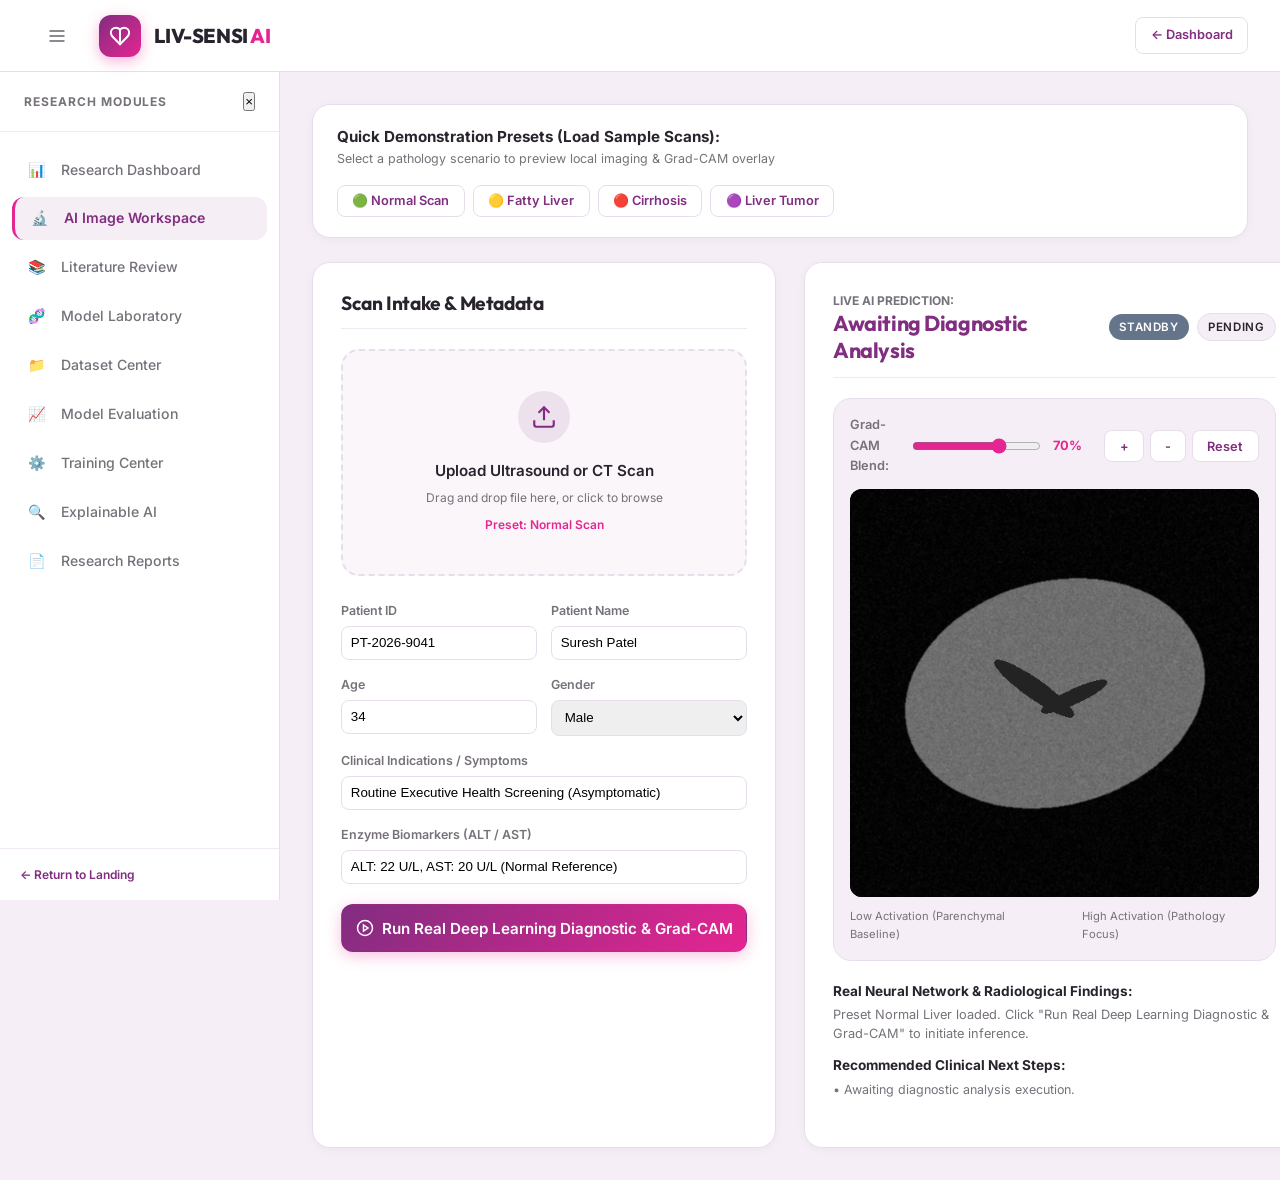
==== pages/analysis.html @ b78b5e24 "Require clicking Run Real to reveal prediction and remove Live PyTorch Connected badge" ====
<!DOCTYPE html>
<html lang="en">
<head>
  <meta charset="UTF-8">
    <meta name="viewport" content="width=device-width, initial-scale=1.0, maximum-scale=1.0, user-scalable=no, viewport-fit=cover">

  <!-- PWA & Mobile App Meta Tags -->
  <link rel="manifest" href="../manifest.json">
  <meta name="theme-color" content="#812D80">
  <meta name="apple-mobile-web-app-capable" content="yes">
  <meta name="apple-mobile-web-app-status-bar-style" content="black-translucent">
  <meta name="apple-mobile-web-app-title" content="Liv-Sensi">
  <link rel="apple-touch-icon" href="../assets/images/apple_touch_icon.png">
  <link rel="icon" type="image/png" href="../assets/images/livsensi_icon_192.png">
  <title>AI Imaging Workspace – Liv-Sensi</title>
  <link rel="preconnect" href="https://fonts.googleapis.com">
  <link rel="preconnect" href="https://fonts.gstatic.com" crossorigin>
  <link href="https://fonts.googleapis.com/css2?family=Inter:wght@300;400;500;600;700&family=Outfit:wght@500;600;700;800&family=JetBrains+Mono:wght@400;500&display=swap" rel="stylesheet">
  
  <link rel="stylesheet" href="../assets/css/design-system.css">
  <link rel="stylesheet" href="../assets/css/animations.css">
  <link rel="stylesheet" href="../assets/css/components.css">
</head>
<body>

  <!-- Top App Header -->
  <header class="hv-navbar">
    <div class="hv-navbar-container">
      <div style="display:flex; align-items:center; gap:1rem;">
        <button id="btn-toggle-sidebar" class="btn btn-ghost btn-sm">
          <svg width="20" height="20" viewBox="0 0 24 24" fill="none" stroke="currentColor" stroke-width="2"><line x1="3" y1="12" x2="21" y2="12"/><line x1="3" y1="6" x2="21" y2="6"/><line x1="3" y1="18" x2="21" y2="18"/></svg>
        </button>
        <a href="../index.html" class="hv-brand">
          <div class="hv-brand-mark">
            <svg width="22" height="22" viewBox="0 0 24 24" fill="none" stroke="currentColor" stroke-width="2.2"><path d="M19 14c1.49-1.46 3-3.21 3-5.5A5.5 5.5 0 0 0 16.5 3c-1.76 0-3 .5-4.5 2-1.5-1.5-2.74-2-4.5-2A5.5 5.5 0 0 0 2 8.5c0 2.3 1.5 4.05 3 5.5l7 7Z"/><path d="M12 5v14"/></svg>
          </div>
          <div class="hv-brand-name">LIV-SENSI <span>AI</span></div>
        </a>
      </div>

      <div style="display:flex; align-items:center; gap:0.5rem;">
        <a href="dashboard.html" class="btn btn-secondary btn-sm">&larr; Dashboard</a>
      </div>
    </div>
  </header>

  <!-- App Shell -->
  <div class="hv-app-shell">
    <!-- Mobile Drawer Backdrop -->
    <div class="sidebar-backdrop"></div>
    <!-- Sidebar Navigation -->
    <aside class="hv-sidebar">
      <div class="hv-sidebar-header">
        <span class="hv-sidebar-title">Research Modules</span>
        <button class="btn-close-sidebar-mobile" title="Close Menu">&times;</button>
      </div>
      <nav class="hv-sidebar-nav">
        <a href="dashboard.html" data-tooltip="Research Dashboard" class="hv-sidebar-item">
          <span class="hv-sidebar-icon">📊</span>
          <span>Research Dashboard</span>
        </a>
        <a href="analysis.html" data-tooltip="AI Image Workspace" class="hv-sidebar-item active">
          <span class="hv-sidebar-icon">🔬</span>
          <span>AI Image Workspace</span>
        </a>
        <a href="literature.html" data-tooltip="Literature Review" class="hv-sidebar-item">
          <span class="hv-sidebar-icon">📚</span>
          <span>Literature Review</span>
        </a>
        <a href="models.html" data-tooltip="Model Laboratory" class="hv-sidebar-item">
          <span class="hv-sidebar-icon">🧬</span>
          <span>Model Laboratory</span>
        </a>
        <a href="datasets.html" data-tooltip="Dataset Center" class="hv-sidebar-item">
          <span class="hv-sidebar-icon">📁</span>
          <span>Dataset Center</span>
        </a>
        <a href="evaluation.html" data-tooltip="Model Evaluation" class="hv-sidebar-item">
          <span class="hv-sidebar-icon">📈</span>
          <span>Model Evaluation</span>
        </a>
        <a href="training.html" data-tooltip="Training Center" class="hv-sidebar-item">
          <span class="hv-sidebar-icon">⚙️</span>
          <span>Training Center</span>
        </a>
        <a href="explainability.html" data-tooltip="Explainable AI" class="hv-sidebar-item">
          <span class="hv-sidebar-icon">🔍</span>
          <span>Explainable AI</span>
        </a>
        <a href="reports.html" data-tooltip="Research Reports" class="hv-sidebar-item">
          <span class="hv-sidebar-icon">📄</span>
          <span>Research Reports</span>
        </a>
      </nav>
      <div style="padding: 1rem 1.25rem; border-top: 1px solid var(--color-border-subtle); font-size: 0.75rem;">
        <a href="../index.html" style="color:var(--color-primary); font-weight:600;">&larr; Return to Landing</a>
      </div>
    </aside>

    <!-- Main Content -->
    <main class="hv-main-content">

      <!-- Quick Preset Demonstrator -->
      <div class="card" style="margin-bottom: 1.5rem; padding: 1.25rem 1.5rem;">
        <div style="display:flex; justify-content:space-between; align-items:center; flex-wrap:wrap; gap:1rem;">
          <div>
            <div style="font-weight:700; font-size:0.95rem;">Quick Demonstration Presets (Load Sample Scans):</div>
            <div style="font-size:0.78rem; color:var(--color-text-muted);">Select a pathology scenario to preview local imaging &amp; Grad-CAM overlay</div>
          </div>
          <div style="display:flex; gap:0.5rem; flex-wrap:wrap;">
            <button type="button" class="btn btn-secondary btn-sm preview-preset-btn active"
              data-preset-file="sample_normal_liver.png"
              data-scan="/sample_scans/sample_normal_liver.png"
              data-heat="/sample_scans/sample_normal_cam.png"
              data-title="Normal Liver (Control Baseline)"
              data-conf="98.4%"
              data-risk="LOW RISK">
              🟢 Normal Scan
            </button>
            <button type="button" class="btn btn-secondary btn-sm preview-preset-btn"
              data-preset-file="sample_fatty_liver.png"
              data-scan="/sample_scans/sample_fatty_liver.png"
              data-heat="/sample_scans/sample_fatty_cam.png"
              data-title="Fatty Liver (Hepatic Steatosis - NAFLD)"
              data-conf="96.2%"
              data-risk="MODERATE RISK">
              🟡 Fatty Liver
            </button>
            <button type="button" class="btn btn-secondary btn-sm preview-preset-btn"
              data-preset-file="sample_cirrhosis_liver.png"
              data-scan="/sample_scans/sample_cirrhosis_liver.png"
              data-heat="/sample_scans/sample_cirrhosis_cam.png"
              data-title="Liver Cirrhosis (Severe Fibrosis)"
              data-conf="97.8%"
              data-risk="HIGH RISK">
              🔴 Cirrhosis
            </button>
            <button type="button" class="btn btn-secondary btn-sm preview-preset-btn"
              data-preset-file="sample_liver_tumor.png"
              data-scan="/sample_scans/sample_liver_tumor.png"
              data-heat="/sample_scans/sample_tumor_cam.png"
              data-title="Focal Hepatic Lesion / Tumor"
              data-conf="99.1%"
              data-risk="CRITICAL RISK">
              🟣 Liver Tumor
            </button>
          </div>
        </div>
      </div>

      <!-- Two-Column Workspace: Intake & Radiology Console -->
      <div style="display:grid; grid-template-columns: 1fr 1.25fr; gap:1.75rem;">
        <!-- Left: Image Upload & Patient Intake -->
        <div class="card">
          <div class="card-header">
            <h3 class="card-title">Scan Intake &amp; Metadata</h3>
          </div>

          <!-- Dropzone -->
          <div class="dropzone-box" id="preview-dropzone" style="margin-bottom: 1.5rem;">
            <input type="file" id="preview-file-input" accept="image/*" class="hidden">
            <div class="dropzone-icon">
              <svg width="26" height="26" viewBox="0 0 24 24" fill="none" stroke="currentColor" stroke-width="2"><path d="M21 15v4a2 2 0 0 1-2 2H5a2 2 0 0 1-2-2v-4"/><polyline points="17 8 12 3 7 8"/><line x1="12" y1="3" x2="12" y2="15"/></svg>
            </div>
            <div style="font-weight:600; font-size:0.95rem; margin-bottom:0.25rem;">Upload Ultrasound or CT Scan</div>
            <p style="font-size:0.75rem;">Drag and drop file here, or click to browse</p>
            <div id="preview-file-name" style="font-size:0.75rem; color:var(--color-secondary); font-weight:600; margin-top:0.5rem;">Preset: Normal Scan</div>
          </div>

          <!-- Patient Information Inputs (Live Connected) -->
          <div style="display:grid; grid-template-columns: 1fr 1fr; gap: 0.85rem; font-size:0.85rem; margin-bottom: 1.25rem;">
            <div>
              <label style="font-weight:600; font-size:0.78rem; color:var(--color-text-muted);">Patient ID</label>
              <input type="text" id="patient-id-input" value="PT-2026-9041" style="width:100%; padding:0.55rem; border:1px solid var(--color-border); border-radius:var(--radius-sm); margin-top:0.25rem;">
            </div>
            <div>
              <label style="font-weight:600; font-size:0.78rem; color:var(--color-text-muted);">Patient Name</label>
              <input type="text" id="patient-name-input" value="Suresh Patel" style="width:100%; padding:0.55rem; border:1px solid var(--color-border); border-radius:var(--radius-sm); margin-top:0.25rem;">
            </div>
            <div>
              <label style="font-weight:600; font-size:0.78rem; color:var(--color-text-muted);">Age</label>
              <input type="number" id="patient-age-input" value="34" style="width:100%; padding:0.55rem; border:1px solid var(--color-border); border-radius:var(--radius-sm); margin-top:0.25rem;">
            </div>
            <div>
              <label style="font-weight:600; font-size:0.78rem; color:var(--color-text-muted);">Gender</label>
              <select id="patient-gender-input" style="width:100%; padding:0.55rem; border:1px solid var(--color-border); border-radius:var(--radius-sm); margin-top:0.25rem;">
                <option value="Male" selected>Male</option>
                <option value="Female">Female</option>
                <option value="Other">Other</option>
              </select>
            </div>
            <div style="grid-column: span 2;">
              <label style="font-weight:600; font-size:0.78rem; color:var(--color-text-muted);">Clinical Indications / Symptoms</label>
              <input type="text" id="patient-symptoms-input" value="Routine Executive Health Screening (Asymptomatic)" style="width:100%; padding:0.55rem; border:1px solid var(--color-border); border-radius:var(--radius-sm); margin-top:0.25rem;">
            </div>
            <div style="grid-column: span 2;">
              <label style="font-weight:600; font-size:0.78rem; color:var(--color-text-muted);">Enzyme Biomarkers (ALT / AST)</label>
              <input type="text" id="patient-enzymes-input" value="ALT: 22 U/L, AST: 20 U/L (Normal Reference)" style="width:100%; padding:0.55rem; border:1px solid var(--color-border); border-radius:var(--radius-sm); margin-top:0.25rem;">
            </div>
          </div>

          <!-- Run Analysis Button -->
          <button type="button" class="btn btn-primary" id="btn-run-analysis" style="width:100%; padding:0.85rem; font-size:0.95rem;">
            <svg width="18" height="18" viewBox="0 0 24 24" fill="none" stroke="currentColor" stroke-width="2"><circle cx="12" cy="12" r="10"/><polygon points="10 8 16 12 10 16 10 8"/></svg>
            <span id="analyze-btn-text">Run Real Deep Learning Diagnostic &amp; Grad-CAM</span>
            <div class="spinner hidden" id="analyze-spinner" style="width:16px; height:16px; border:2px solid #fff; border-top-color:transparent; border-radius:50%; animation:spin 0.8s linear infinite;"></div>
          </button>
        </div>

        <!-- Right: Dual-Layer Radiology Viewer & Real Explainability -->
        <div class="card" id="preview-outcome-box">
          <div class="card-header">
            <div>
              <div style="font-size:0.75rem; text-transform:uppercase; color:var(--color-text-muted); font-weight:700;">Live AI Prediction:</div>
              <h3 class="card-title" id="outcome-class-title" style="color:var(--color-primary); font-size:1.35rem;">Awaiting Diagnostic Analysis</h3>
            </div>
            <div style="display:flex; align-items:center; gap:0.5rem;">
              <span class="badge" id="outcome-risk-badge" style="background:#64748b; color:#fff;">STANDBY</span>
              <span class="badge badge-baseline" id="outcome-conf-val">Pending</span>
            </div>
          </div>

          <!-- Dual Layer Viewer -->
          <div class="viewer-container">
            <div class="viewer-toolbar">
              <div class="viewer-slider-group">
                <span>Grad-CAM Blend:</span>
                <input type="range" id="blend-slider" min="0" max="100" value="70">
                <span id="blend-val-label" style="min-width:35px; color:var(--color-secondary); font-weight:700;">70%</span>
              </div>
              <div style="display:flex; gap:0.35rem;">
                <button type="button" class="btn btn-secondary btn-sm" id="btn-zoom-in" title="Zoom In">+</button>
                <button type="button" class="btn btn-secondary btn-sm" id="btn-zoom-out" title="Zoom Out">-</button>
                <button type="button" class="btn btn-secondary btn-sm" id="btn-zoom-reset" title="Reset Zoom">Reset</button>
              </div>
            </div>

            <div class="viewer-canvas" id="viewer-box">
              <img id="preview-scan-img" class="viewer-scan-img" src="/sample_scans/sample_normal_liver.png" alt="Scan">
              <img id="preview-heat-img" class="viewer-heat-img" src="/sample_scans/sample_normal_cam.png" alt="Heatmap" style="opacity: 0;">
            </div>

            <div style="display:flex; justify-content:space-between; align-items:center; margin-top:0.65rem; font-size:0.7rem; color:var(--color-text-muted);">
              <span>Low Activation (Parenchymal Baseline)</span>
              <div style="flex:1; height:6px; margin:0 1rem; border-radius:4px; background:linear-gradient(90deg, #812D80, #E52591, #FFDE59);"></div>
              <span>High Activation (Pathology Focus)</span>
            </div>
          </div>

          <!-- Findings & Scientific Advice -->
          <div style="margin-top: 1.25rem; font-size:0.85rem; color:var(--color-text-muted);">
            <div style="font-weight:700; color:var(--color-text); margin-bottom:0.25rem;">Real Neural Network &amp; Radiological Findings:</div>
            <p id="outcome-findings-text" style="font-size:0.8rem; line-height:1.45; margin-bottom:0.75rem;">
              Scan loaded. Click &quot;Run Real Deep Learning Diagnostic &amp; Grad-CAM&quot; to execute neural network inference.
            </p>
            <div style="font-weight:700; color:var(--color-text); margin-bottom:0.25rem;">Recommended Clinical Next Steps:</div>
            <div id="outcome-recommendations-list" style="font-size:0.78rem; line-height:1.45; margin-bottom:1.25rem;">
              • Awaiting diagnostic analysis.
            </div>

            <a id="btn-download-pdf-report" href="#" target="_blank" class="btn btn-primary btn-sm hidden" style="width:100%; justify-content:center; gap:0.5rem;">
              <svg width="16" height="16" viewBox="0 0 24 24" fill="none" stroke="currentColor" stroke-width="2"><path d="M21 15v4a2 2 0 0 1-2 2H5a2 2 0 0 1-2-2v-4"/><polyline points="7 10 12 15 17 10"/><line x1="12" y1="15" x2="12" y2="3"/></svg>
              Download Real Official Clinical PDF Report
            </a>
          </div>
        </div>
      </div>
    </main>
  </div>

  <script src="../assets/js/navigation.js"></script>
  <script src="../assets/js/app.js"></script>
  <!-- Mobile Native App Bottom Navigation Bar -->
  <nav class="mobile-bottom-nav">
    <a href="../index.html" class="mobile-nav-tab">
      <span class="mobile-nav-icon">🏠</span>
      <span>Home</span>
    </a>
    <a href="dashboard.html" class="mobile-nav-tab">
      <span class="mobile-nav-icon">📊</span>
      <span>Dashboard</span>
    </a>
    <a href="analysis.html" class="mobile-nav-tab active">
      <span class="mobile-nav-icon">🔬</span>
      <span>Workspace</span>
    </a>
    <a href="literature.html" class="mobile-nav-tab">
      <span class="mobile-nav-icon">📚</span>
      <span>Literature</span>
    </a>
    <a href="reports.html" class="mobile-nav-tab">
      <span class="mobile-nav-icon">📋</span>
      <span>Reports</span>
    </a>
  </nav>

</body>
</html>
---- assets/css/design-system.css ----
/* ==========================================================================
   HEPATOVISION AI – DESIGN SYSTEM
   Palette: Deep Purple (#812D80), Magenta (#E52591), Soft Lavender (#F5EEF6),
            Charcoal (#29232D), Soft Grey (#77717A), White (#FFFFFF)
   Strictly Zero Blue. Apple-inspired Medical Research Aesthetic.
   ========================================================================== */

:root {
  /* Core Color Palette */
  --color-primary: #812D80;
  --color-primary-hover: #6a2469;
  --color-primary-light: #9d389c;
  --color-secondary: #E52591;
  --color-secondary-hover: #c41877;
  --color-secondary-light: #ff47aa;

  --color-bg: #FFFFFF;
  --color-surface: #F5EEF6;
  --color-surface-card: #FFFFFF;
  --color-surface-elevated: #FAF6FA;
  --color-surface-hover: #EFE6F0;

  --color-text: #29232D;
  --color-text-muted: #77717A;
  --color-text-dim: #99939D;
  --color-text-inverse: #FFFFFF;

  --color-border: #E8DEEB;
  --color-border-subtle: #F0E8F2;
  --color-border-focus: #812D80;

  /* Semantic Alert & Badge Colors */
  --badge-literature: #812D80;
  --badge-experimental: #E52591;
  --badge-baseline: #5A4E61;
  --badge-not-trained: #8B8590;
  --badge-verified: #2E7D32;
  --badge-pending: #B76E00;

  /* Gradients */
  --grad-primary: linear-gradient(135deg, #812D80 0%, #E52591 100%);
  --grad-primary-subtle: linear-gradient(135deg, rgba(129, 45, 128, 0.08) 0%, rgba(229, 37, 145, 0.08) 100%);
  --grad-surface: linear-gradient(180deg, #FFFFFF 0%, #F5EEF6 100%);
  --grad-card-glow: radial-gradient(circle at top left, rgba(229, 37, 145, 0.06), transparent 70%);

  /* Typography */
  --font-display: 'Outfit', -apple-system, BlinkMacSystemFont, 'Segoe UI', Roboto, sans-serif;
  --font-body: 'Inter', -apple-system, BlinkMacSystemFont, 'Segoe UI', Roboto, sans-serif;
  --font-mono: 'JetBrains Mono', 'SF Mono', Consolas, monospace;

  /* Shadows (Soft Charcoal with faint purple ambient) */
  --shadow-sm: 0 2px 8px rgba(41, 35, 45, 0.04);
  --shadow-md: 0 6px 20px rgba(41, 35, 45, 0.06);
  --shadow-lg: 0 14px 34px rgba(41, 35, 45, 0.08);
  --shadow-glow: 0 0 25px rgba(229, 37, 145, 0.25);
  --shadow-purple-glow: 0 0 25px rgba(129, 45, 128, 0.2);

  /* Radii */
  --radius-sm: 8px;
  --radius-md: 12px;
  --radius-lg: 18px;
  --radius-xl: 24px;
  --radius-full: 9999px;

  /* Layout */
  --sidebar-width: 280px;
  --sidebar-collapsed-width: 80px;
  --header-height: 72px;
  --max-content-width: 1440px;

  /* Transitions */
  --transition-fast: 150ms cubic-bezier(0.4, 0, 0.2, 1);
  --transition-normal: 250ms cubic-bezier(0.4, 0, 0.2, 1);
  --transition-smooth: 400ms cubic-bezier(0.16, 1, 0.3, 1);
}

/* Base Styles */
*, *::before, *::after {
  box-sizing: border-box;
  margin: 0;
  padding: 0;
}

html {
  font-size: 16px;
  scroll-behavior: smooth;
  -webkit-font-smoothing: antialiased;
  -moz-osx-font-smoothing: grayscale;
}

body {
  font-family: var(--font-body);
  background-color: var(--color-bg);
  color: var(--color-text);
  line-height: 1.6;
  min-height: 100vh;
  overflow-x: hidden;
}

/* Typography Utility */
h1, h2, h3, h4, h5, h6 {
  font-family: var(--font-display);
  color: var(--color-text);
  font-weight: 700;
  line-height: 1.25;
  letter-spacing: -0.02em;
}

h1 { font-size: 2.75rem; }
h2 { font-size: 2rem; }
h3 { font-size: 1.5rem; }
h4 { font-size: 1.25rem; }
h5 { font-size: 1.05rem; }
h6 { font-size: 0.9rem; }

p {
  color: var(--color-text-muted);
  font-size: 0.95rem;
}

a {
  color: var(--color-primary);
  text-decoration: none;
  transition: color var(--transition-fast);
}

a:hover {
  color: var(--color-secondary);
}

code, pre {
  font-family: var(--font-mono);
  font-size: 0.85em;
}

/* Selection */
::selection {
  background-color: rgba(229, 37, 145, 0.2);
  color: var(--color-primary);
}

/* Modern Thin Aesthetic Scrollbars */
::-webkit-scrollbar {
  width: 6px;
  height: 6px;
}

::-webkit-scrollbar-track {
  background: transparent;
}

::-webkit-scrollbar-thumb {
  background: rgba(129, 45, 128, 0.25);
  border-radius: 9999px;
}

::-webkit-scrollbar-thumb:hover {
  background: rgba(229, 37, 145, 0.5);
}

* {
  scrollbar-width: thin;
  scrollbar-color: rgba(129, 45, 128, 0.25) transparent;
}
---- assets/css/animations.css ----
/* ==========================================================================
   HEPATOVISION AI – ANIMATIONS & ACCESSIBILITY
   ========================================================================== */

/* Keyframes */
@keyframes fadeIn {
  from { opacity: 0; transform: translateY(12px); }
  to { opacity: 1; transform: translateY(0); }
}

@keyframes fadeInScale {
  from { opacity: 0; transform: scale(0.96); }
  to { opacity: 1; transform: scale(1); }
}

@keyframes pulseSoft {
  0%, 100% { opacity: 1; transform: scale(1); }
  50% { opacity: 0.85; transform: scale(0.98); }
}

@keyframes pulseGlow {
  0%, 100% {
    box-shadow: 0 0 15px rgba(229, 37, 145, 0.3), 0 0 30px rgba(129, 45, 128, 0.15);
  }
  50% {
    box-shadow: 0 0 25px rgba(229, 37, 145, 0.5), 0 0 45px rgba(129, 45, 128, 0.25);
  }
}

@keyframes floatSlow {
  0%, 100% { transform: translateY(0); }
  50% { transform: translateY(-8px); }
}

@keyframes shimmer {
  0% { background-position: -200% 0; }
  100% { background-position: 200% 0; }
}

@keyframes spinSlow {
  from { transform: rotate(0deg); }
  to { transform: rotate(360deg); }
}

/* Animation Helper Classes */
.animate-fade-in {
  animation: fadeIn 0.4s var(--transition-smooth) forwards;
}

.animate-pulse-glow {
  animation: pulseGlow 3s infinite ease-in-out;
}

.animate-float {
  animation: floatSlow 4s infinite ease-in-out;
}

/* Interactive Hover Lifts */
.card-hover-lift {
  transition: transform var(--transition-normal), box-shadow var(--transition-normal), border-color var(--transition-normal);
}

.card-hover-lift:hover {
  transform: translateY(-4px);
  box-shadow: var(--shadow-lg), 0 0 0 1px rgba(229, 37, 145, 0.15);
  border-color: rgba(129, 45, 128, 0.3);
}

/* Loading Skeleton */
.skeleton {
  background: linear-gradient(90deg, #F5EEF6 25%, #EFE6F0 50%, #F5EEF6 75%);
  background-size: 200% 100%;
  animation: shimmer 1.6s infinite ease-in-out;
  border-radius: var(--radius-sm);
}

.skeleton-text {
  height: 14px;
  margin-bottom: 8px;
}

.skeleton-title {
  height: 24px;
  width: 60%;
  margin-bottom: 14px;
}

.skeleton-box {
  width: 100%;
  height: 200px;
}

/* Stagger Entrance */
.stagger-1 { animation-delay: 60ms; }
.stagger-2 { animation-delay: 120ms; }
.stagger-3 { animation-delay: 180ms; }
.stagger-4 { animation-delay: 240ms; }

/* Reduced Motion Accessibility */
@media (prefers-reduced-motion: reduce) {
  *, *::before, *::after {
    animation-duration: 0.001ms !important;
    animation-iteration-count: 1 !important;
    transition-duration: 0.001ms !important;
  }
  .card-hover-lift:hover {
    transform: none !important;
  }
}
---- assets/css/components.css ----
/* ==========================================================================
   HEPATOVISION AI – COMPONENT STYLES
   ========================================================================== */

/* 1. Global Navigation Bar */
.hv-navbar {
  position: sticky;
  top: 0;
  z-index: 1000;
  height: var(--header-height);
  background: rgba(255, 255, 255, 0.92);
  backdrop-filter: blur(16px);
  border-bottom: 1px solid var(--color-border);
  transition: all var(--transition-normal);
}

.hv-navbar-container {
  max-width: var(--max-content-width);
  margin: 0 auto;
  height: 100%;
  padding: 0 2rem;
  display: flex;
  align-items: center;
  justify-content: space-between;
}

.hv-brand {
  display: flex;
  align-items: center;
  gap: 0.85rem;
  text-decoration: none;
  white-space: nowrap;
  flex-shrink: 0;
}

.hv-brand-mark {
  width: 42px;
  height: 42px;
  border-radius: var(--radius-md);
  background: var(--grad-primary);
  display: flex;
  align-items: center;
  justify-content: center;
  color: #fff;
  box-shadow: 0 4px 14px rgba(229, 37, 145, 0.35);
  flex-shrink: 0;
}

.hv-brand-name {
  font-family: var(--font-display);
  font-size: 1.25rem;
  font-weight: 800;
  color: var(--color-text);
  letter-spacing: -0.02em;
  white-space: nowrap;
  word-break: keep-all;
  overflow-wrap: normal;
  line-height: 1;
}

.hv-brand-name span {
  color: var(--color-secondary);
  white-space: nowrap;
}

.hv-brand-tagline {
  font-size: 0.7rem;
  color: var(--color-text-muted);
  text-transform: uppercase;
  letter-spacing: 0.08em;
  font-weight: 600;
  white-space: nowrap;
}

.hv-nav-menu {
  display: flex;
  align-items: center;
  gap: 1.75rem;
  list-style: none;
}

.hv-nav-link {
  font-size: 0.9rem;
  font-weight: 500;
  color: var(--color-text-muted);
  transition: color var(--transition-fast);
  padding: 0.5rem 0.25rem;
  position: relative;
}

.hv-nav-link:hover,
.hv-nav-link.active {
  color: var(--color-primary);
}

.hv-nav-link.active::after {
  content: '';
  position: absolute;
  bottom: 0;
  left: 0;
  width: 100%;
  height: 2px;
  background: var(--grad-primary);
  border-radius: var(--radius-full);
}

.hv-nav-actions {
  display: flex;
  align-items: center;
  gap: 1rem;
}

/* 2. Buttons */
.btn {
  display: inline-flex;
  align-items: center;
  justify-content: center;
  gap: 0.5rem;
  font-family: var(--font-body);
  font-size: 0.88rem;
  font-weight: 600;
  padding: 0.65rem 1.35rem;
  border-radius: var(--radius-md);
  cursor: pointer;
  border: 1px solid transparent;
  transition: all var(--transition-normal);
  text-decoration: none;
  white-space: nowrap;
}

.btn-primary {
  background: var(--grad-primary);
  color: #FFFFFF;
  box-shadow: 0 4px 15px rgba(229, 37, 145, 0.28);
}

.btn-primary:hover {
  box-shadow: 0 6px 22px rgba(229, 37, 145, 0.42);
  transform: translateY(-1px);
  color: #FFFFFF;
}

.btn-secondary {
  background: #FFFFFF;
  color: var(--color-primary);
  border-color: var(--color-border);
}

.btn-secondary:hover {
  background: var(--color-surface);
  border-color: var(--color-primary);
  color: var(--color-primary);
}

.btn-magenta {
  background: var(--color-secondary);
  color: #FFFFFF;
}

.btn-magenta:hover {
  background: var(--color-secondary-hover);
  color: #FFFFFF;
}

.btn-ghost {
  background: transparent;
  color: var(--color-text-muted);
}

.btn-ghost:hover {
  background: var(--color-surface);
  color: var(--color-primary);
}

.btn-sm {
  font-size: 0.8rem;
  padding: 0.45rem 0.9rem;
  border-radius: var(--radius-sm);
}

.btn-lg {
  font-size: 1rem;
  padding: 0.85rem 1.85rem;
  border-radius: var(--radius-lg);
}

/* 3. Research Badges & Chips */
.badge {
  display: inline-flex;
  align-items: center;
  gap: 0.35rem;
  font-size: 0.72rem;
  font-weight: 600;
  padding: 0.25rem 0.65rem;
  border-radius: var(--radius-full);
  text-transform: uppercase;
  letter-spacing: 0.05em;
  white-space: nowrap;
  flex-shrink: 0;
}

.badge-literature {
  background: rgba(129, 45, 128, 0.1);
  color: var(--color-primary);
  border: 1px solid rgba(129, 45, 128, 0.25);
}

.badge-experimental {
  background: rgba(229, 37, 145, 0.1);
  color: var(--color-secondary);
  border: 1px solid rgba(229, 37, 145, 0.3);
}

.badge-baseline {
  background: #F5EEF6;
  color: var(--color-text);
  border: 1px solid var(--color-border);
}

.badge-not-trained,
.badge-not-implemented {
  background: #EFE9F0;
  color: var(--color-text-muted);
  border: 1px dashed var(--color-border);
}

.badge-verified {
  background: rgba(46, 125, 50, 0.1);
  color: #2E7D32;
  border: 1px solid rgba(46, 125, 50, 0.25);
}

.badge-preview {
  display: none !important;
}

/* 4. Layout Shell (Sidebar + Main Area) */
.hv-app-shell {
  display: flex;
  min-height: calc(100vh - var(--header-height));
  background: var(--color-surface);
}

.hv-sidebar {
  width: var(--sidebar-width);
  background: #FFFFFF;
  border-right: 1px solid var(--color-border);
  display: flex;
  flex-direction: column;
  transition: width var(--transition-normal);
  position: sticky;
  top: var(--header-height);
  height: calc(100vh - var(--header-height));
  overflow-y: auto;
  overflow-x: hidden;
  z-index: 90;
  flex-shrink: 0;
}

.hv-sidebar::-webkit-scrollbar {
  width: 4px;
}

.hv-sidebar::-webkit-scrollbar-thumb {
  background: rgba(129, 45, 128, 0.15);
  border-radius: 4px;
}

.hv-sidebar::-webkit-scrollbar-thumb:hover {
  background: rgba(129, 45, 128, 0.35);
}

.hv-sidebar.collapsed {
  width: var(--sidebar-collapsed-width);
}

.hv-sidebar.collapsed .hv-sidebar-header {
  padding: 1.25rem 0.5rem;
  justify-content: center;
}

.hv-sidebar.collapsed .hv-sidebar-title {
  display: none !important;
}

.hv-sidebar.collapsed .hv-sidebar-nav {
  padding: 1rem 0.5rem;
  align-items: center;
  gap: 0.5rem;
}

.hv-sidebar.collapsed .hv-sidebar-item {
  padding: 0;
  width: 46px;
  height: 46px;
  justify-content: center;
  align-items: center;
  border-left: none;
  border-radius: var(--radius-md);
  position: relative;
  gap: 0;
}

.hv-sidebar.collapsed .hv-sidebar-item.active {
  border-left: none;
  background: rgba(129, 45, 128, 0.12);
  box-shadow: inset 0 0 0 2px var(--color-secondary);
}

.hv-sidebar.collapsed .hv-sidebar-item span:not(.hv-sidebar-icon) {
  display: none !important;
}

.hv-sidebar.collapsed .hv-sidebar-footer {
  padding: 1rem 0.5rem !important;
  display: flex;
  justify-content: center;
}

.hv-sidebar.collapsed .hv-sidebar-footer-text {
  display: none !important;
}

.hv-sidebar.collapsed .hv-sidebar-footer a {
  justify-content: center;
}

.hv-sidebar.collapsed .hv-sidebar-item:hover::after {
  content: attr(data-tooltip);
  position: absolute;
  left: calc(100% + 10px);
  top: 50%;
  transform: translateY(-50%);
  background: #29232D;
  color: #FFFFFF;
  padding: 0.35rem 0.75rem;
  border-radius: var(--radius-sm);
  font-size: 0.75rem;
  font-weight: 600;
  white-space: nowrap;
  box-shadow: 0 4px 14px rgba(0, 0, 0, 0.25);
  pointer-events: none;
  z-index: 1000;
  animation: fadeIn 0.15s ease forwards;
}

.hv-sidebar-header {
  padding: 1.25rem 1.5rem;
  display: flex;
  align-items: center;
  justify-content: space-between;
  border-bottom: 1px solid var(--color-border-subtle);
}

.hv-sidebar-title {
  font-size: 0.75rem;
  font-weight: 700;
  text-transform: uppercase;
  letter-spacing: 0.08em;
  color: var(--color-text-muted);
}

.hv-sidebar-nav {
  padding: 1rem 0.75rem;
  display: flex;
  flex-direction: column;
  gap: 0.35rem;
  flex: 1;
}

.hv-sidebar-item {
  display: flex;
  align-items: center;
  gap: 0.85rem;
  padding: 0.65rem 0.95rem;
  border-radius: var(--radius-md);
  color: var(--color-text-muted);
  font-size: 0.88rem;
  font-weight: 500;
  text-decoration: none;
  transition: all var(--transition-fast);
}

.hv-sidebar-item:hover {
  background: var(--color-surface);
  color: var(--color-primary);
}

.hv-sidebar-item.active {
  background: rgba(129, 45, 128, 0.08);
  color: var(--color-primary);
  font-weight: 600;
  border-left: 3px solid var(--color-secondary);
}

.hv-sidebar-icon {
  width: 20px;
  height: 20px;
  display: flex;
  align-items: center;
  justify-content: center;
  flex-shrink: 0;
}

.hv-main-content {
  flex: 1;
  padding: 2rem;
  max-width: calc(var(--max-content-width) - var(--sidebar-width));
  overflow-y: auto;
}

/* 5. Cards & Metric Tiles */
.card {
  background: var(--color-surface-card);
  border: 1px solid var(--color-border);
  border-radius: var(--radius-lg);
  padding: 1.75rem;
  box-shadow: var(--shadow-sm);
  position: relative;
}

.card-header {
  display: flex;
  align-items: center;
  justify-content: space-between;
  margin-bottom: 1.25rem;
  padding-bottom: 0.85rem;
  border-bottom: 1px solid var(--color-border-subtle);
}

.card-title-group {
  display: flex;
  align-items: center;
  gap: 0.75rem;
}

.card-title {
  font-size: 1.2rem;
  font-weight: 700;
  color: var(--color-text);
}

.card-subtitle {
  font-size: 0.8rem;
  color: var(--color-text-muted);
}

.metric-tile {
  background: #FFFFFF;
  border: 1px solid var(--color-border);
  border-radius: var(--radius-lg);
  padding: 1.5rem;
  display: flex;
  flex-direction: column;
  gap: 0.5rem;
  box-shadow: var(--shadow-sm);
}

.metric-tile-header {
  display: flex;
  align-items: center;
  justify-content: space-between;
}

.metric-tile-label {
  font-size: 0.8rem;
  font-weight: 600;
  color: var(--color-text-muted);
  text-transform: uppercase;
  letter-spacing: 0.05em;
}

.metric-tile-value {
  font-family: var(--font-display);
  font-size: 2.2rem;
  font-weight: 800;
  color: var(--color-primary);
  line-height: 1;
}

.metric-tile-sub {
  font-size: 0.75rem;
  color: var(--color-text-muted);
}

/* 6. Dual-Layer Image Viewer with Heatmap Slider */
.viewer-container {
  background: var(--color-surface);
  border: 1px solid var(--color-border);
  border-radius: var(--radius-lg);
  overflow: hidden;
  padding: 1rem;
}

.viewer-toolbar {
  display: flex;
  align-items: center;
  justify-content: space-between;
  margin-bottom: 0.75rem;
  gap: 1rem;
}

.viewer-slider-group {
  display: flex;
  align-items: center;
  gap: 0.75rem;
  font-size: 0.8rem;
  color: var(--color-text-muted);
  font-weight: 600;
}

.viewer-slider-group input[type="range"] {
  accent-color: var(--color-secondary);
  cursor: pointer;
  width: 140px;
}

.viewer-canvas {
  position: relative;
  width: 100%;
  aspect-ratio: 1 / 1;
  max-height: 480px;
  background: #000;
  border-radius: var(--radius-md);
  overflow: hidden;
  display: flex;
  align-items: center;
  justify-content: center;
}

.viewer-scan-img {
  width: 100%;
  height: 100%;
  object-fit: contain;
  display: block;
}

.viewer-heat-img {
  position: absolute;
  top: 0;
  left: 0;
  width: 100%;
  height: 100%;
  object-fit: contain;
  opacity: 0.7;
  pointer-events: none;
  transition: opacity 80ms ease;
}

/* 7. Dropzone */
.dropzone-box {
  border: 2px dashed var(--color-border);
  border-radius: var(--radius-lg);
  background: var(--color-surface-elevated);
  padding: 2.5rem 1.5rem;
  text-align: center;
  cursor: pointer;
  transition: all var(--transition-normal);
}

.dropzone-box:hover,
.dropzone-box.dragover {
  border-color: var(--color-secondary);
  background: rgba(229, 37, 145, 0.04);
}

.dropzone-icon {
  width: 52px;
  height: 52px;
  border-radius: var(--radius-full);
  background: rgba(129, 45, 128, 0.1);
  color: var(--color-primary);
  display: flex;
  align-items: center;
  justify-content: center;
  margin: 0 auto 1rem;
}

/* 8. Scientific Data Table */
.data-table-wrapper {
  overflow-x: auto;
  border: 1px solid var(--color-border);
  border-radius: var(--radius-lg);
}

.data-table {
  width: 100%;
  border-collapse: collapse;
  font-size: 0.88rem;
  text-align: left;
}

.data-table th {
  background: var(--color-surface);
  color: var(--color-text-muted);
  font-weight: 600;
  padding: 0.85rem 1.25rem;
  border-bottom: 1px solid var(--color-border);
  text-transform: uppercase;
  font-size: 0.75rem;
  letter-spacing: 0.05em;
}

.data-table td {
  padding: 0.95rem 1.25rem;
  border-bottom: 1px solid var(--color-border-subtle);
  color: var(--color-text);
}

.data-table tr:last-child td {
  border-bottom: none;
}

.data-table tr:hover {
  background: var(--color-surface-elevated);
}

/* 9. Notice Banner (Preview Mode Label) */
.preview-alert-banner {
  display: none !important;
}

.preview-alert-banner strong {
  color: var(--color-primary);
}

/* 10. Modals */
.modal-overlay {
  position: fixed;
  inset: 0;
  background: rgba(41, 35, 45, 0.6);
  backdrop-filter: blur(8px);
  display: flex;
  align-items: center;
  justify-content: center;
  z-index: 2000;
  padding: 1rem;
}

.modal-dialog {
  background: #FFFFFF;
  border-radius: var(--radius-xl);
  border: 1px solid var(--color-border);
  box-shadow: var(--shadow-lg);
  width: 100%;
  max-width: 620px;
  overflow: hidden;
  animation: fadeInScale 0.25s var(--transition-smooth);
}

.modal-header {
  padding: 1.25rem 1.75rem;
  border-bottom: 1px solid var(--color-border-subtle);
  display: flex;
  align-items: center;
  justify-content: space-between;
}

.modal-body {
  padding: 1.75rem;
  max-height: 70vh;
  overflow-y: auto;
}

.modal-footer {
  padding: 1.25rem 1.75rem;
  border-top: 1px solid var(--color-border-subtle);
  display: flex;
  align-items: center;
  justify-content: flex-end;
  gap: 0.75rem;
  background: var(--color-surface-elevated);
}

/* Responsive Utilities */
.hidden { display: none !important; }

/* Responsive Display Utilities */
.desktop-only {
  display: block;
}
.mobile-only {
  display: none !important;
}
.mobile-only-inline {
  display: none !important;
}
.page-title {
  font-size: 1.85rem;
  font-weight: 800;
  color: var(--color-text);
  line-height: 1.25;
  margin-bottom: 0.4rem;
}

.studies-grid {
  display: grid;
  grid-template-columns: repeat(2, 1fr);
  gap: 1.75rem;
  margin-bottom: 2.5rem;
}

.study-card-header {
  display: flex;
  justify-content: space-between;
  align-items: flex-start;
  margin-bottom: 1rem;
}

.study-result-strip {
  border-top: 1px solid var(--color-border-subtle);
  padding-top: 0.85rem;
  display: flex;
  justify-content: space-between;
  align-items: center;
}

.study-result-val {
  font-family: var(--font-display);
  font-size: 1.35rem;
  font-weight: 800;
  color: var(--color-primary);
}

@media (max-width: 1024px) {
  /* Mobile / Tablet Drawer Sidebar (Never squishes content) */
  .hv-sidebar {
    position: fixed !important;
    left: -100% !important;
    top: 0 !important;
    bottom: 0 !important;
    width: 82% !important;
    max-width: 320px !important;
    height: 100vh !important;
    z-index: 10000 !important;
    box-shadow: 4px 0 35px rgba(0, 0, 0, 0.3) !important;
    transition: left 0.3s cubic-bezier(0.4, 0, 0.2, 1) !important;
    background: #FFFFFF !important;
    overflow-y: auto !important;
    overflow-x: hidden !important;
    scrollbar-width: thin;
    scrollbar-color: rgba(129, 45, 128, 0.25) transparent;
  }

  .hv-sidebar::-webkit-scrollbar {
    width: 4px;
    height: 0;
  }

  .hv-sidebar.open {
    left: 0 !important;
  }

  .hv-sidebar-header {
    display: flex !important;
    align-items: center !important;
    justify-content: space-between !important;
    padding: 1.15rem 1.25rem !important;
    background: var(--color-surface) !important;
    border-bottom: 1px solid var(--color-border) !important;
  }

  .btn-close-sidebar-mobile {
    display: flex !important;
    align-items: center !important;
    justify-content: center !important;
    width: 34px !important;
    height: 34px !important;
    border-radius: var(--radius-full) !important;
    background: rgba(129, 45, 128, 0.08) !important;
    color: var(--color-primary) !important;
    border: 1px solid rgba(129, 45, 128, 0.2) !important;
    font-size: 1.25rem !important;
    line-height: 1 !important;
    cursor: pointer !important;
  }

  /* Override desktop collapsed state on screens <= 1024px */
  .hv-sidebar.collapsed {
    width: 82% !important;
    max-width: 320px !important;
  }

  .hv-sidebar.collapsed .hv-sidebar-title,
  .hv-sidebar.collapsed .hv-sidebar-item span:not(.hv-sidebar-icon),
  .hv-sidebar.collapsed div[style*="border-top"] {
    display: block !important;
  }

  .hv-sidebar.collapsed .hv-sidebar-item {
    justify-content: flex-start !important;
    padding: 0.75rem 1rem !important;
  }

  .hv-sidebar.collapsed .hv-sidebar-item::after {
    display: none !important;
  }

  .sidebar-backdrop {
    display: none;
    position: fixed;
    inset: 0;
    background: rgba(0, 0, 0, 0.55);
    z-index: 9998;
    backdrop-filter: blur(4px);
    -webkit-backdrop-filter: blur(4px);
  }

  .sidebar-backdrop.active {
    display: block !important;
  }

  .hv-main-content {
    width: 100% !important;
    flex: 1 1 100% !important;
    max-width: 100% !important;
    min-width: 0 !important;
    padding: 1.25rem;
    overflow-x: hidden !important;
  }
}

/* Mobile Native App Bottom Navigation Bar */
.mobile-bottom-nav {
  display: none;
}

.sidebar-backdrop {
  display: none;
}

@media (max-width: 768px) {
  body {
    padding-bottom: calc(75px + env(safe-area-inset-bottom, 0px)) !important;
  }

  .mobile-bottom-nav {
    display: flex;
    position: fixed;
    bottom: 0;
    left: 0;
    right: 0;
    height: 62px;
    padding-bottom: env(safe-area-inset-bottom, 0px);
    background: rgba(255, 255, 255, 0.98);
    backdrop-filter: blur(20px);
    -webkit-backdrop-filter: blur(20px);
    border-top: 1px solid rgba(129, 45, 128, 0.18);
    z-index: 9999;
    justify-content: space-around;
    align-items: center;
    box-shadow: 0 -4px 25px rgba(41, 35, 45, 0.08);
  }

  .mobile-nav-tab {
    display: flex;
    flex-direction: column;
    align-items: center;
    justify-content: center;
    flex: 1;
    height: 100%;
    color: var(--color-text-muted);
    text-decoration: none;
    font-size: 0.68rem;
    font-weight: 600;
    gap: 2px;
    transition: all 0.2s ease;
    position: relative;
  }

  .mobile-nav-tab.active {
    color: var(--color-secondary) !important;
    font-weight: 700 !important;
  }

  .mobile-nav-tab.active::before {
    content: '';
    position: absolute;
    top: 0;
    width: 32px;
    height: 3px;
    background: linear-gradient(90deg, var(--color-primary), var(--color-secondary));
    border-radius: 0 0 3px 3px;
  }

  .mobile-nav-icon {
    font-size: 1.25rem;
    line-height: 1;
  }

  /* Mobile App Header adjustments */
  .hv-navbar {
    height: 56px !important;
  }

  .hv-navbar-container {
    padding: 0 0.75rem !important;
    height: 56px !important;
    display: flex !important;
    align-items: center !important;
    justify-content: space-between !important;
    gap: 0.5rem !important;
  }

  .hv-navbar-container > div:first-child {
    display: flex !important;
    align-items: center !important;
    gap: 0.5rem !important;
    flex-shrink: 0 !important;
  }

  .hv-navbar-container > div:last-child {
    display: flex !important;
    align-items: center !important;
    gap: 0.5rem !important;
    flex-shrink: 1 !important;
    justify-content: flex-end !important;
  }

  .hv-brand {
    display: flex !important;
    align-items: center !important;
    gap: 0.5rem !important;
    white-space: nowrap !important;
    flex-shrink: 0 !important;
  }

  .hv-brand-mark {
    width: 32px !important;
    height: 32px !important;
    border-radius: var(--radius-sm) !important;
    flex-shrink: 0 !important;
  }

  .hv-brand-mark svg {
    width: 17px !important;
    height: 17px !important;
  }

  .hv-brand-name {
    font-size: 1.15rem !important;
    font-weight: 800 !important;
    white-space: nowrap !important;
    word-break: keep-all !important;
    overflow-wrap: normal !important;
    line-height: 1 !important;
    flex-shrink: 0 !important;
    letter-spacing: -0.02em !important;
  }

  .hv-brand-name span {
    white-space: nowrap !important;
    display: inline !important;
  }

  .hv-brand-tagline {
    display: none !important;
  }

  .hv-nav-menu {
    display: none !important;
  }

  /* Any badges inside navbar on mobile MUST be hidden */
  .hv-navbar-container .badge {
    display: none !important;
  }

  /* Make header action button concise and compact on mobile */
  .hv-navbar-container .btn {
    padding: 0.35rem 0.65rem !important;
    font-size: 0.76rem !important;
    font-weight: 600 !important;
    white-space: nowrap !important;
    height: 34px !important;
    min-height: 34px !important;
    display: inline-flex !important;
    align-items: center !important;
    justify-content: center !important;
    border-radius: var(--radius-full) !important;
    flex-shrink: 0 !important;
  }

  .mobile-only-inline {
    display: inline !important;
  }

  /* Mobile Typography & Text Adjustment */
  h1 {
    font-size: 1.85rem !important;
    line-height: 1.25 !important;
    letter-spacing: -0.02em !important;
  }

  h2 {
    font-size: 1.45rem !important;
    line-height: 1.3 !important;
    letter-spacing: -0.01em !important;
  }

  h3 {
    font-size: 1.2rem !important;
    line-height: 1.35 !important;
  }

  h4 {
    font-size: 1.05rem !important;
    line-height: 1.35 !important;
  }

  p {
    font-size: 0.9rem !important;
    line-height: 1.55 !important;
  }

  .badge {
    font-size: 0.7rem !important;
    padding: 0.25rem 0.6rem !important;
    white-space: nowrap !important;
  }

  .section-wrap {
    padding: 2.25rem 1rem !important;
  }

  .section-title {
    font-size: 1.55rem !important;
    line-height: 1.28 !important;
    margin-bottom: 0.5rem !important;
  }

  .section-header {
    margin-bottom: 2rem !important;
  }

  .section-header p {
    font-size: 0.88rem !important;
    line-height: 1.5 !important;
  }

  /* Mobile Sidebar Overlay */
  .hv-sidebar {
    position: fixed;
    left: -100%;
    top: 0;
    bottom: 0;
    width: 82% !important;
    max-width: 320px !important;
    height: 100vh !important;
    z-index: 10000;
    box-shadow: 4px 0 35px rgba(0, 0, 0, 0.3);
    transition: left 0.3s cubic-bezier(0.4, 0, 0.2, 1);
    background: #FFFFFF !important;
    overflow-y: auto;
  }

  .hv-sidebar.open {
    left: 0 !important;
  }

  .hv-sidebar-header {
    display: flex !important;
    align-items: center !important;
    justify-content: space-between !important;
    padding: 1.15rem 1.25rem !important;
    background: var(--color-surface) !important;
    border-bottom: 1px solid var(--color-border) !important;
  }

  .btn-close-sidebar-mobile {
    display: flex !important;
    align-items: center !important;
    justify-content: center !important;
    width: 34px !important;
    height: 34px !important;
    border-radius: var(--radius-full) !important;
    background: rgba(129, 45, 128, 0.08) !important;
    color: var(--color-primary) !important;
    border: 1px solid rgba(129, 45, 128, 0.2) !important;
    font-size: 1.25rem !important;
    line-height: 1 !important;
    cursor: pointer !important;
  }

  /* Override desktop collapsed state on mobile */
  .hv-sidebar.collapsed {
    width: 82% !important;
    max-width: 320px !important;
  }

  .hv-sidebar.collapsed .hv-sidebar-title,
  .hv-sidebar.collapsed .hv-sidebar-item span:not(.hv-sidebar-icon),
  .hv-sidebar.collapsed div[style*="border-top"] {
    display: block !important;
  }

  .hv-sidebar.collapsed .hv-sidebar-item {
    justify-content: flex-start !important;
    padding: 0.75rem 1rem !important;
  }

  .hv-sidebar.collapsed .hv-sidebar-item::after {
    display: none !important;
  }

  .sidebar-backdrop {
    display: none;
    position: fixed;
    inset: 0;
    background: rgba(0, 0, 0, 0.55);
    z-index: 9998;
    backdrop-filter: blur(4px);
    -webkit-backdrop-filter: blur(4px);
  }

  .sidebar-backdrop.active {
    display: block;
  }

  /* Responsive Desktop / Mobile toggles */
  .desktop-only {
    display: none !important;
  }
  .mobile-only {
    display: flex !important;
    flex-direction: column !important;
    gap: 1rem !important;
  }

  /* Literature Review Multi-Study Grid & Cards */
  .studies-grid {
    grid-template-columns: 1fr !important;
    gap: 1.25rem !important;
  }

  .study-card-header {
    flex-direction: column !important;
    align-items: flex-start !important;
    gap: 0.65rem !important;
  }

  .study-card-header .badge {
    align-self: flex-start !important;
  }

  .study-result-strip {
    flex-direction: column !important;
    align-items: flex-start !important;
    gap: 0.75rem !important;
    background: #FAF6FA;
    padding: 0.85rem !important;
    border-radius: var(--radius-md);
    border-left: 3px solid var(--color-primary);
  }

  .study-result-strip .badge {
    align-self: flex-start !important;
  }

  .study-result-val {
    font-size: 1.2rem !important;
  }

  /* Mobile Native Literature Review Cards */
  .lit-mob-card {
    padding: 1.25rem !important;
    border-radius: var(--radius-lg) !important;
    border: 1px solid var(--color-border) !important;
    background: #FFFFFF !important;
    box-shadow: 0 2px 10px rgba(41, 35, 45, 0.05) !important;
    display: flex !important;
    flex-direction: column !important;
    gap: 0.85rem !important;
  }

  .lit-mob-header {
    display: flex !important;
    justify-content: space-between !important;
    align-items: flex-start !important;
    gap: 0.5rem !important;
  }

  .lit-mob-title {
    font-family: var(--font-display) !important;
    font-size: 1.15rem !important;
    font-weight: 700 !important;
    color: var(--color-text) !important;
    margin-top: 0.35rem !important;
    line-height: 1.25 !important;
  }

  .lit-mob-sub {
    font-size: 0.75rem !important;
    color: var(--color-text-dim) !important;
    margin-top: 0.2rem !important;
    font-weight: 500 !important;
  }

  .lit-mob-method {
    font-size: 0.84rem !important;
    line-height: 1.5 !important;
    color: var(--color-text) !important;
    background: #FAF6FA !important;
    padding: 0.75rem 0.9rem !important;
    border-radius: var(--radius-md) !important;
    border: 1px solid rgba(129, 45, 128, 0.1) !important;
  }

  .lit-mob-result {
    display: flex !important;
    flex-direction: column !important;
    gap: 0.25rem !important;
    padding: 0.75rem 0.9rem !important;
    background: rgba(129, 45, 128, 0.05) !important;
    border-left: 3px solid var(--color-primary) !important;
    border-radius: 0 var(--radius-md) var(--radius-md) 0 !important;
  }

  .lit-mob-result-label {
    font-size: 0.7rem !important;
    font-weight: 700 !important;
    text-transform: uppercase !important;
    letter-spacing: 0.05em !important;
    color: var(--color-text-muted) !important;
  }

  .lit-mob-result-val {
    font-family: var(--font-display) !important;
    font-size: 1.15rem !important;
    font-weight: 800 !important;
    color: var(--color-primary) !important;
    line-height: 1.2 !important;
  }

  /* Touch Targets & iOS Form Zoom Prevention */
  input, select, textarea {
    font-size: 16px !important; /* Prevents auto-zoom in iOS Safari */
    border-radius: var(--radius-sm) !important;
  }

  button, .btn, .mobile-nav-tab {
    min-height: 44px; /* Apple HIG standard touch target */
    touch-action: manipulation;
  }

  /* Responsive Grids & Layout Containers */
  [style*="grid-template-columns"] {
    grid-template-columns: 1fr !important;
    gap: 1.15rem !important;
  }

  .grid-4, .grid-3, .grid-2 {
    grid-template-columns: 1fr !important;
    gap: 1.15rem !important;
  }

  .card {
    padding: 1.25rem !important;
    border-radius: var(--radius-md) !important;
    margin-bottom: 1rem !important;
  }

  .metric-tile {
    padding: 1.15rem 1.25rem !important;
    border-radius: var(--radius-md) !important;
  }

  .metric-tile-value {
    font-size: 1.85rem !important;
  }

  .hv-main-content {
    padding: 1rem 0.85rem !important;
    max-width: 100% !important;
  }

  .section-wrap {
    padding: 2.5rem 1rem !important;
  }

  .section-title {
    font-size: 1.65rem !important;
  }

  /* Dual-Layer Viewer Mobile Controls */
  .viewer-toolbar {
    flex-direction: column !important;
    align-items: stretch !important;
    gap: 0.65rem !important;
  }

  .viewer-slider-group {
    width: 100% !important;
    display: flex !important;
    justify-content: space-between !important;
  }

  .viewer-slider-group input[type="range"] {
    flex: 1 !important;
    margin-left: 0.75rem !important;
    height: 34px !important;
  }

  input[type="range"]::-webkit-slider-thumb {
    width: 24px !important;
    height: 24px !important;
  }

  .viewer-canvas {
    max-height: 280px !important;
  }

  .preview-preset-btn {
    flex: 1 1 calc(50% - 0.5rem) !important;
    text-align: center !important;
    justify-content: center !important;
    min-height: 42px !important;
    font-size: 0.8rem !important;
    padding: 0.55rem !important;
  }

  .dropzone-box {
    padding: 1.5rem 1rem !important;
  }

  /* Responsive Tables */
  .data-table-wrapper, .table-responsive {
    width: 100% !important;
    overflow-x: auto !important;
    -webkit-overflow-scrolling: touch !important;
    border-radius: var(--radius-md) !important;
  }

  /* PWA Install Notification Bar */
  .pwa-install-banner {
    display: flex;
    align-items: center;
    justify-content: space-between;
    gap: 0.75rem;
    padding: 0.75rem 1rem;
    background: linear-gradient(135deg, #812D80, #E52591);
    color: #FFFFFF;
    border-radius: var(--radius-md);
    margin-bottom: 1rem;
    box-shadow: 0 4px 15px rgba(129, 45, 128, 0.25);
  }
}

@media (max-width: 480px) {
  .hv-brand-name {
    font-size: 1.05rem !important;
    white-space: nowrap !important;
  }

  .hv-navbar-container {
    padding: 0 0.5rem !important;
    gap: 0.35rem !important;
  }

  .hv-navbar-container > div:first-child {
    gap: 0.35rem !important;
  }

  .btn-sm {
    padding: 0.3rem 0.6rem !important;
    font-size: 0.74rem !important;
  }
}
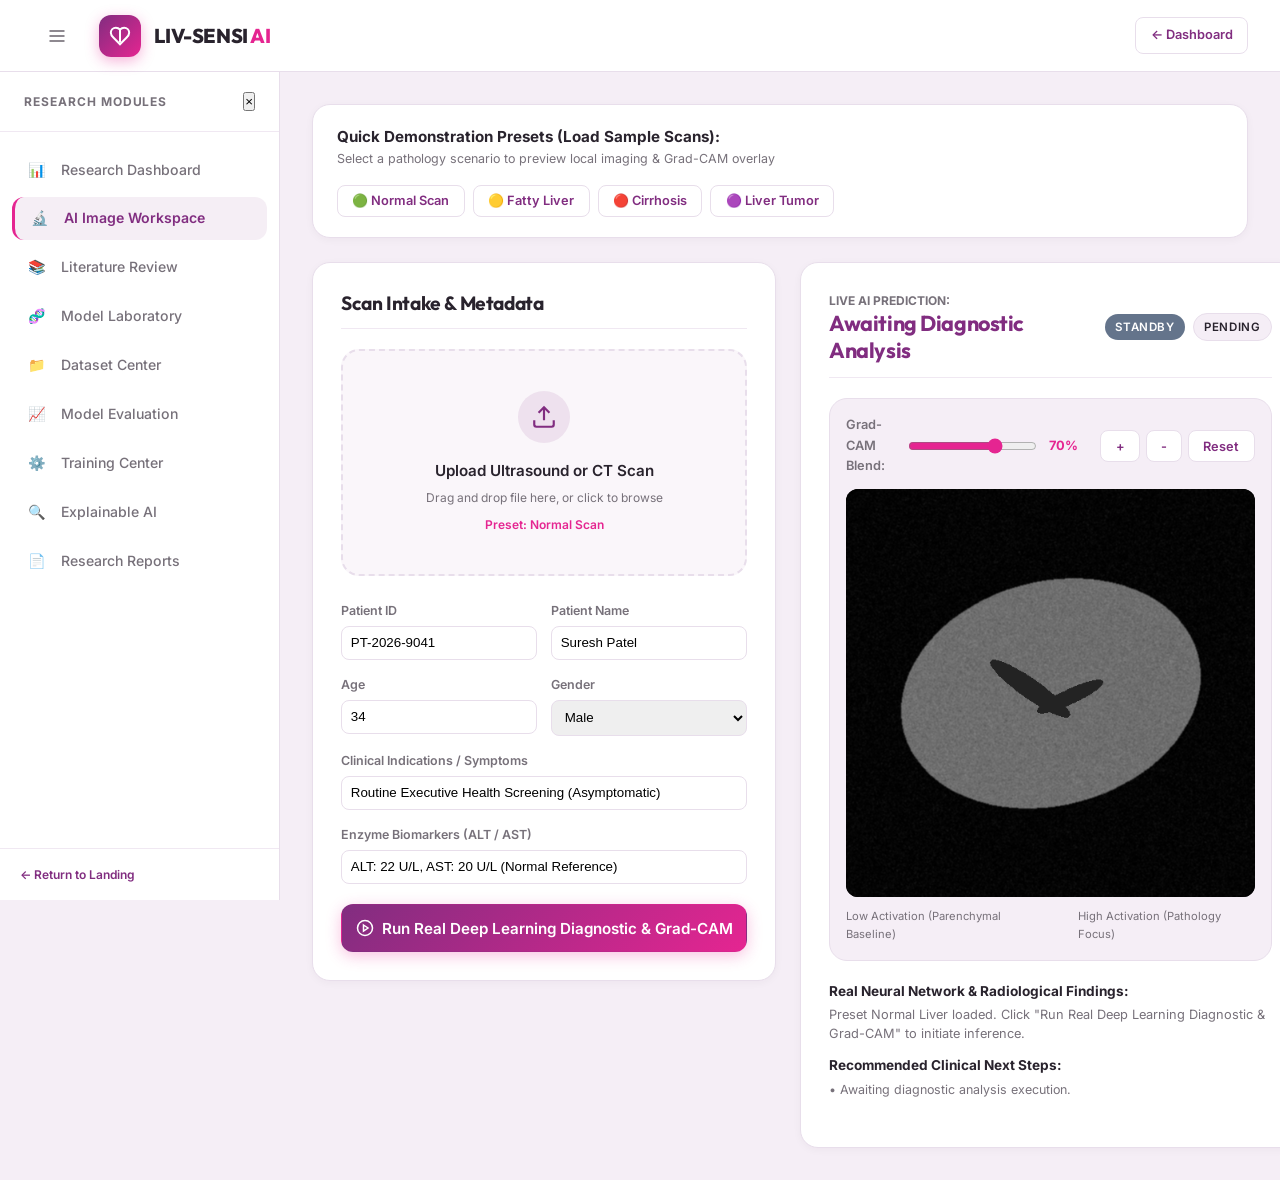
==== commit c13c42b8: "Optimize analysis workspace layout for mobile and enable 0ms instant load" ====
--- a/pages/analysis.html
+++ b/pages/analysis.html
@@ -5,21 +5,124 @@
     <meta name="viewport" content="width=device-width, initial-scale=1.0, maximum-scale=1.0, user-scalable=no, viewport-fit=cover">
 
   <!-- PWA & Mobile App Meta Tags -->
-  <link rel="manifest" href="../manifest.json">
+  <link rel="manifest" href="/manifest.json">
   <meta name="theme-color" content="#812D80">
   <meta name="apple-mobile-web-app-capable" content="yes">
   <meta name="apple-mobile-web-app-status-bar-style" content="black-translucent">
   <meta name="apple-mobile-web-app-title" content="Liv-Sensi">
-  <link rel="apple-touch-icon" href="../assets/images/apple_touch_icon.png">
-  <link rel="icon" type="image/png" href="../assets/images/livsensi_icon_192.png">
+  <link rel="apple-touch-icon" href="/assets/images/apple_touch_icon.png">
+  <link rel="icon" type="image/png" href="/assets/images/livsensi_icon_192.png">
   <title>AI Imaging Workspace – Liv-Sensi</title>
   <link rel="preconnect" href="https://fonts.googleapis.com">
   <link rel="preconnect" href="https://fonts.gstatic.com" crossorigin>
-  <link href="https://fonts.googleapis.com/css2?family=Inter:wght@300;400;500;600;700&family=Outfit:wght@500;600;700;800&family=JetBrains+Mono:wght@400;500&display=swap" rel="stylesheet">
+  <link href="https://fonts.googleapis.com/css2?family=Inter:wght@400;600;700&family=Outfit:wght@600;700&display=swap" rel="stylesheet">
+  <link rel="preload" href="/sample_scans/sample_normal_liver.png" as="image">
   
-  <link rel="stylesheet" href="../assets/css/design-system.css">
-  <link rel="stylesheet" href="../assets/css/animations.css">
-  <link rel="stylesheet" href="../assets/css/components.css">
+  <link rel="stylesheet" href="/assets/css/design-system.css">
+  <link rel="stylesheet" href="/assets/css/animations.css">
+  <link rel="stylesheet" href="/assets/css/components.css">
+
+  <style>
+    /* Ultra-Fast Instant Mobile Layout & Zero-Horizontal-Scroll Architecture */
+    .analysis-workspace-grid {
+      display: grid;
+      grid-template-columns: 1fr 1.25fr;
+      gap: 1.5rem;
+      align-items: start;
+      width: 100%;
+      max-width: 100%;
+    }
+
+    .preset-buttons-container {
+      display: flex;
+      gap: 0.5rem;
+      flex-wrap: wrap;
+      width: 100%;
+    }
+
+    .patient-intake-grid {
+      display: grid;
+      grid-template-columns: 1fr 1fr;
+      gap: 0.85rem;
+      font-size: 0.85rem;
+      margin-bottom: 1.25rem;
+      width: 100%;
+    }
+
+    /* Mobile & Tablet Auto-Stacking (< 992px) */
+    @media (max-width: 992px) {
+      .analysis-workspace-grid {
+        grid-template-columns: 1fr !important;
+        gap: 1.25rem !important;
+      }
+      .hv-main-content {
+        padding: 0.85rem 0.65rem 4.5rem !important;
+        max-width: 100vw !important;
+        overflow-x: hidden !important;
+      }
+    }
+
+    /* Smart Mobile Phone Sizing (< 600px) */
+    @media (max-width: 600px) {
+      .preset-buttons-container {
+        display: grid !important;
+        grid-template-columns: 1fr 1fr !important;
+        gap: 0.45rem !important;
+        width: 100% !important;
+      }
+      .preset-buttons-container .btn {
+        width: 100% !important;
+        font-size: 0.75rem !important;
+        padding: 0.55rem 0.35rem !important;
+        text-align: center !important;
+        justify-content: center !important;
+        white-space: nowrap !important;
+      }
+      .patient-intake-grid {
+        grid-template-columns: 1fr !important;
+        gap: 0.65rem !important;
+      }
+      .patient-intake-grid > div {
+        grid-column: span 1 !important;
+      }
+      .viewer-toolbar {
+        flex-direction: column !important;
+        align-items: stretch !important;
+        gap: 0.5rem !important;
+      }
+      .viewer-slider-group {
+        width: 100% !important;
+        justify-content: space-between !important;
+      }
+      .viewer-slider-group input[type="range"] {
+        flex: 1 !important;
+        width: auto !important;
+      }
+      .card {
+        padding: 1rem 0.85rem !important;
+        border-radius: var(--radius-md) !important;
+      }
+      .viewer-canvas {
+        width: 100% !important;
+        height: auto !important;
+        max-height: 320px !important;
+        aspect-ratio: 1 / 1 !important;
+      }
+      .viewer-canvas img {
+        max-width: 100% !important;
+        height: auto !important;
+        object-fit: contain !important;
+      }
+      .card-header {
+        flex-wrap: wrap !important;
+        gap: 0.5rem !important;
+      }
+      #btn-run-analysis {
+        padding: 0.85rem !important;
+        font-size: 0.88rem !important;
+      }
+    }
+  </style>
 </head>
 <body>
 
@@ -30,7 +133,7 @@
         <button id="btn-toggle-sidebar" class="btn btn-ghost btn-sm">
           <svg width="20" height="20" viewBox="0 0 24 24" fill="none" stroke="currentColor" stroke-width="2"><line x1="3" y1="12" x2="21" y2="12"/><line x1="3" y1="6" x2="21" y2="6"/><line x1="3" y1="18" x2="21" y2="18"/></svg>
         </button>
-        <a href="../index.html" class="hv-brand">
+        <a href="/index.html" class="hv-brand">
           <div class="hv-brand-mark">
             <svg width="22" height="22" viewBox="0 0 24 24" fill="none" stroke="currentColor" stroke-width="2.2"><path d="M19 14c1.49-1.46 3-3.21 3-5.5A5.5 5.5 0 0 0 16.5 3c-1.76 0-3 .5-4.5 2-1.5-1.5-2.74-2-4.5-2A5.5 5.5 0 0 0 2 8.5c0 2.3 1.5 4.05 3 5.5l7 7Z"/><path d="M12 5v14"/></svg>
           </div>
@@ -93,7 +196,7 @@
         </a>
       </nav>
       <div style="padding: 1rem 1.25rem; border-top: 1px solid var(--color-border-subtle); font-size: 0.75rem;">
-        <a href="../index.html" style="color:var(--color-primary); font-weight:600;">&larr; Return to Landing</a>
+        <a href="/index.html" style="color:var(--color-primary); font-weight:600;">&larr; Return to Landing</a>
       </div>
     </aside>
 
@@ -107,7 +210,7 @@
             <div style="font-weight:700; font-size:0.95rem;">Quick Demonstration Presets (Load Sample Scans):</div>
             <div style="font-size:0.78rem; color:var(--color-text-muted);">Select a pathology scenario to preview local imaging &amp; Grad-CAM overlay</div>
           </div>
-          <div style="display:flex; gap:0.5rem; flex-wrap:wrap;">
+          <div class="preset-buttons-container">
             <button type="button" class="btn btn-secondary btn-sm preview-preset-btn active"
               data-preset-file="sample_normal_liver.png"
               data-scan="/sample_scans/sample_normal_liver.png"
@@ -149,7 +252,7 @@
       </div>
 
       <!-- Two-Column Workspace: Intake & Radiology Console -->
-      <div style="display:grid; grid-template-columns: 1fr 1.25fr; gap:1.75rem;">
+      <div class="analysis-workspace-grid">
         <!-- Left: Image Upload & Patient Intake -->
         <div class="card">
           <div class="card-header">
@@ -168,7 +271,7 @@
           </div>
 
           <!-- Patient Information Inputs (Live Connected) -->
-          <div style="display:grid; grid-template-columns: 1fr 1fr; gap: 0.85rem; font-size:0.85rem; margin-bottom: 1.25rem;">
+          <div class="patient-intake-grid">
             <div>
               <label style="font-weight:600; font-size:0.78rem; color:var(--color-text-muted);">Patient ID</label>
               <input type="text" id="patient-id-input" value="PT-2026-9041" style="width:100%; padding:0.55rem; border:1px solid var(--color-border); border-radius:var(--radius-sm); margin-top:0.25rem;">
@@ -268,11 +371,11 @@
     </main>
   </div>
 
-  <script src="../assets/js/navigation.js"></script>
-  <script src="../assets/js/app.js"></script>
+  <script src="/assets/js/navigation.js"></script>
+  <script src="/assets/js/app.js"></script>
   <!-- Mobile Native App Bottom Navigation Bar -->
   <nav class="mobile-bottom-nav">
-    <a href="../index.html" class="mobile-nav-tab">
+    <a href="/index.html" class="mobile-nav-tab">
       <span class="mobile-nav-icon">🏠</span>
       <span>Home</span>
     </a>
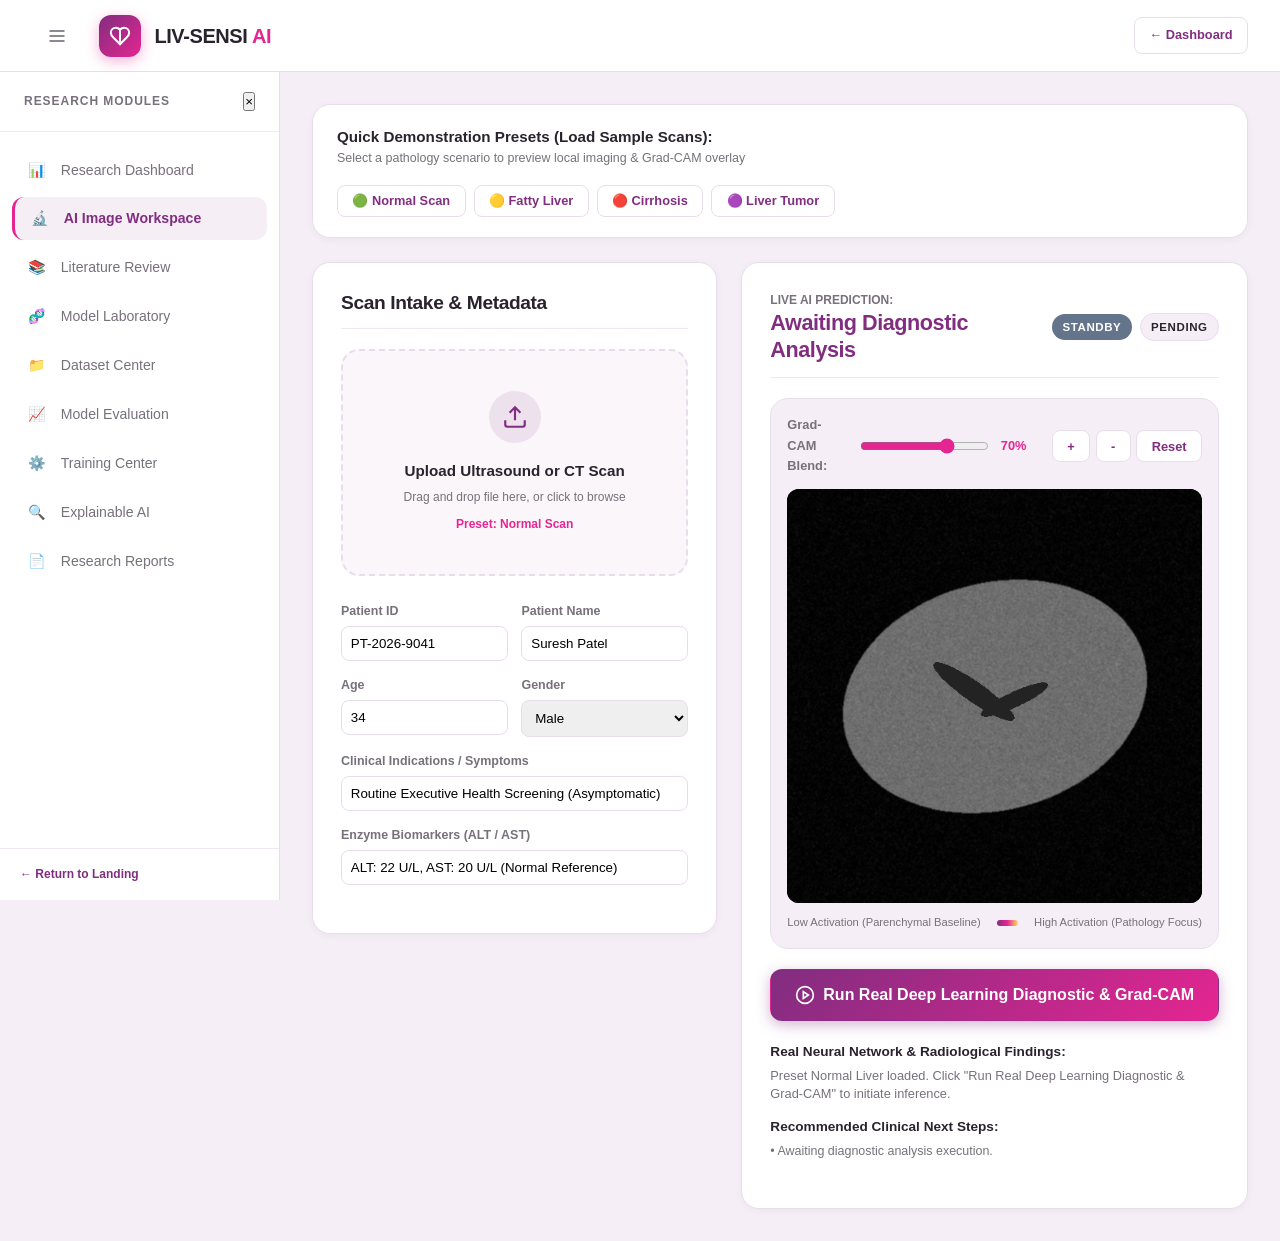
==== commit d48c4a46: "Reposition analysis button and optimize mobile radiology viewer for zero-scroll instant mobile UX" ====
--- a/pages/analysis.html
+++ b/pages/analysis.html
@@ -2,28 +2,37 @@
 <html lang="en">
 <head>
   <meta charset="UTF-8">
-    <meta name="viewport" content="width=device-width, initial-scale=1.0, maximum-scale=1.0, user-scalable=no, viewport-fit=cover">
-
-  <!-- PWA & Mobile App Meta Tags -->
-  <link rel="manifest" href="/manifest.json">
-  <meta name="theme-color" content="#812D80">
+  <meta name="viewport" content="width=device-width, initial-scale=1.0, maximum-scale=1.0, user-scalable=no, viewport-fit=cover">
+  <meta name="mobile-web-app-capable" content="yes">
   <meta name="apple-mobile-web-app-capable" content="yes">
   <meta name="apple-mobile-web-app-status-bar-style" content="black-translucent">
   <meta name="apple-mobile-web-app-title" content="Liv-Sensi">
+  <meta name="theme-color" content="#812D80">
+
+  <!-- PWA & Mobile App Meta Tags -->
+  <link rel="manifest" href="/manifest.json">
   <link rel="apple-touch-icon" href="/assets/images/apple_touch_icon.png">
   <link rel="icon" type="image/png" href="/assets/images/livsensi_icon_192.png">
   <title>AI Imaging Workspace – Liv-Sensi</title>
-  <link rel="preconnect" href="https://fonts.googleapis.com">
-  <link rel="preconnect" href="https://fonts.gstatic.com" crossorigin>
-  <link href="https://fonts.googleapis.com/css2?family=Inter:wght@400;600;700&family=Outfit:wght@600;700&display=swap" rel="stylesheet">
+  
+  <!-- Preload Critical Scan for 0ms Instant Load -->
   <link rel="preload" href="/sample_scans/sample_normal_liver.png" as="image">
+  <link rel="preload" href="/sample_scans/sample_normal_cam.png" as="image">
   
   <link rel="stylesheet" href="/assets/css/design-system.css">
   <link rel="stylesheet" href="/assets/css/animations.css">
   <link rel="stylesheet" href="/assets/css/components.css">
 
   <style>
-    /* Ultra-Fast Instant Mobile Layout & Zero-Horizontal-Scroll Architecture */
+    /* Instant Native Mobile Font Engine (0ms network latency) */
+    html, body {
+      font-family: -apple-system, BlinkMacSystemFont, "Segoe UI", Roboto, "Helvetica Neue", Arial, sans-serif !important;
+      overflow-x: hidden !important;
+      width: 100% !important;
+      -webkit-overflow-scrolling: touch !important;
+    }
+
+    /* Ultra-Fast Responsive Layout Grid */
     .analysis-workspace-grid {
       display: grid;
       grid-template-columns: 1fr 1.25fr;
@@ -52,11 +61,20 @@
     /* Mobile & Tablet Auto-Stacking (< 992px) */
     @media (max-width: 992px) {
       .analysis-workspace-grid {
-        grid-template-columns: 1fr !important;
+        display: flex !important;
+        flex-direction: column !important;
         gap: 1.25rem !important;
-      }
+        width: 100% !important;
+      }
+
+      /* Place the Radiology Viewer FIRST on Mobile so it is instantly visible! */
+      #preview-outcome-box {
+        order: -1 !important;
+        width: 100% !important;
+      }
+
       .hv-main-content {
-        padding: 0.85rem 0.65rem 4.5rem !important;
+        padding: 0.75rem 0.65rem 5rem !important;
         max-width: 100vw !important;
         overflow-x: hidden !important;
       }
@@ -64,12 +82,21 @@
 
     /* Smart Mobile Phone Sizing (< 600px) */
     @media (max-width: 600px) {
+      .hv-navbar-container {
+        padding: 0.5rem 0.75rem !important;
+      }
+
+      .hv-brand-name {
+        font-size: 1.05rem !important;
+      }
+
       .preset-buttons-container {
         display: grid !important;
         grid-template-columns: 1fr 1fr !important;
         gap: 0.45rem !important;
         width: 100% !important;
       }
+
       .preset-buttons-container .btn {
         width: 100% !important;
         font-size: 0.75rem !important;
@@ -78,48 +105,76 @@
         justify-content: center !important;
         white-space: nowrap !important;
       }
+
       .patient-intake-grid {
         grid-template-columns: 1fr !important;
         gap: 0.65rem !important;
       }
+
       .patient-intake-grid > div {
         grid-column: span 1 !important;
       }
+
       .viewer-toolbar {
         flex-direction: column !important;
         align-items: stretch !important;
         gap: 0.5rem !important;
       }
+
       .viewer-slider-group {
         width: 100% !important;
         justify-content: space-between !important;
       }
+
       .viewer-slider-group input[type="range"] {
         flex: 1 !important;
         width: auto !important;
       }
+
       .card {
-        padding: 1rem 0.85rem !important;
+        padding: 0.85rem !important;
         border-radius: var(--radius-md) !important;
-      }
+        margin-bottom: 1rem !important;
+        box-shadow: 0 1px 3px rgba(0,0,0,0.05) !important;
+      }
+
+      .viewer-container {
+        padding: 0.5rem !important;
+        border-radius: var(--radius-md) !important;
+      }
+
       .viewer-canvas {
         width: 100% !important;
         height: auto !important;
-        max-height: 320px !important;
+        max-height: 290px !important;
         aspect-ratio: 1 / 1 !important;
       }
+
       .viewer-canvas img {
         max-width: 100% !important;
-        height: auto !important;
+        max-height: 100% !important;
         object-fit: contain !important;
       }
+
       .card-header {
         flex-wrap: wrap !important;
         gap: 0.5rem !important;
-      }
+        padding-bottom: 0.65rem !important;
+        margin-bottom: 0.65rem !important;
+      }
+
+      #outcome-class-title {
+        font-size: 1.15rem !important;
+      }
+
       #btn-run-analysis {
         padding: 0.85rem !important;
         font-size: 0.88rem !important;
+      }
+
+      .dropzone-box {
+        padding: 1rem 0.75rem !important;
+        margin-bottom: 1rem !important;
       }
     }
   </style>
@@ -301,13 +356,6 @@
               <input type="text" id="patient-enzymes-input" value="ALT: 22 U/L, AST: 20 U/L (Normal Reference)" style="width:100%; padding:0.55rem; border:1px solid var(--color-border); border-radius:var(--radius-sm); margin-top:0.25rem;">
             </div>
           </div>
-
-          <!-- Run Analysis Button -->
-          <button type="button" class="btn btn-primary" id="btn-run-analysis" style="width:100%; padding:0.85rem; font-size:0.95rem;">
-            <svg width="18" height="18" viewBox="0 0 24 24" fill="none" stroke="currentColor" stroke-width="2"><circle cx="12" cy="12" r="10"/><polygon points="10 8 16 12 10 16 10 8"/></svg>
-            <span id="analyze-btn-text">Run Real Deep Learning Diagnostic &amp; Grad-CAM</span>
-            <div class="spinner hidden" id="analyze-spinner" style="width:16px; height:16px; border:2px solid #fff; border-top-color:transparent; border-radius:50%; animation:spin 0.8s linear infinite;"></div>
-          </button>
         </div>
 
         <!-- Right: Dual-Layer Radiology Viewer & Real Explainability -->
@@ -348,6 +396,15 @@
               <div style="flex:1; height:6px; margin:0 1rem; border-radius:4px; background:linear-gradient(90deg, #812D80, #E52591, #FFDE59);"></div>
               <span>High Activation (Pathology Focus)</span>
             </div>
+          </div>
+
+          <!-- Run Analysis Button inside Outcome Console for Instant Mobile Access -->
+          <div style="margin-top: 1.25rem;">
+            <button type="button" class="btn btn-primary" id="btn-run-analysis" style="width:100%; padding:0.95rem; font-size:1rem; font-weight:700; box-shadow: 0 4px 14px rgba(129,45,128,0.35);">
+              <svg width="20" height="20" viewBox="0 0 24 24" fill="none" stroke="currentColor" stroke-width="2"><circle cx="12" cy="12" r="10"/><polygon points="10 8 16 12 10 16 10 8"/></svg>
+              <span id="analyze-btn-text">Run Real Deep Learning Diagnostic &amp; Grad-CAM</span>
+              <div class="spinner hidden" id="analyze-spinner" style="width:18px; height:18px; border:2px solid #fff; border-top-color:transparent; border-radius:50%; animation:spin 0.8s linear infinite;"></div>
+            </button>
           </div>
 
           <!-- Findings & Scientific Advice -->
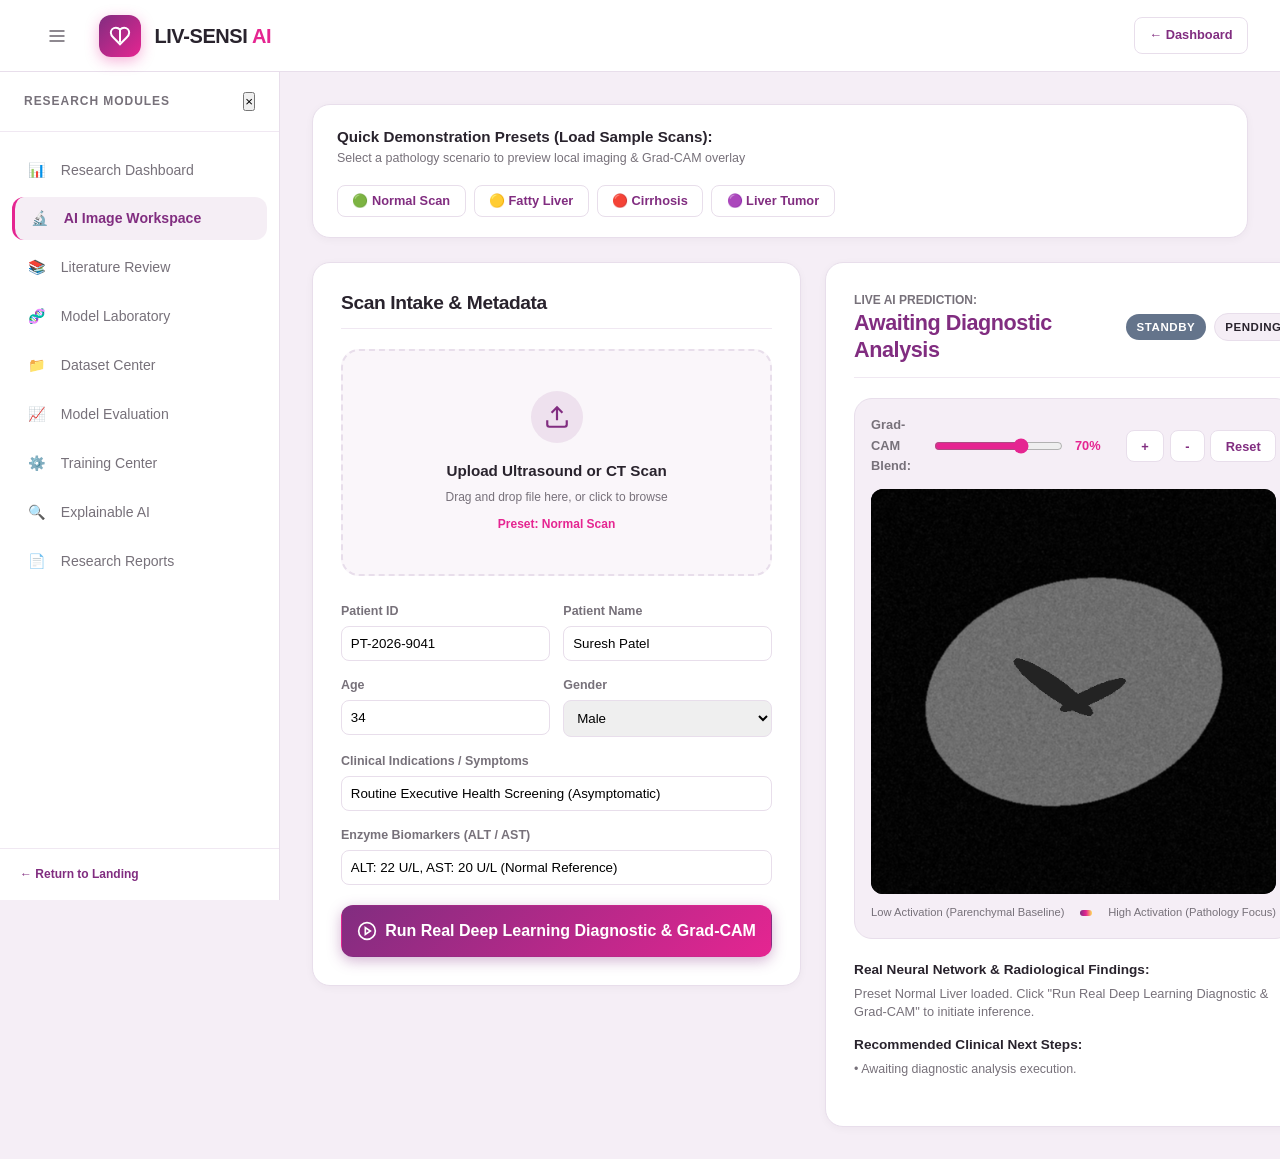
==== commit a6ad794c: "Restore scan intake position and apply universal mobile responsiveness across all pages" ====
--- a/pages/analysis.html
+++ b/pages/analysis.html
@@ -64,12 +64,6 @@
         display: flex !important;
         flex-direction: column !important;
         gap: 1.25rem !important;
-        width: 100% !important;
-      }
-
-      /* Place the Radiology Viewer FIRST on Mobile so it is instantly visible! */
-      #preview-outcome-box {
-        order: -1 !important;
         width: 100% !important;
       }
 
@@ -356,6 +350,15 @@
               <input type="text" id="patient-enzymes-input" value="ALT: 22 U/L, AST: 20 U/L (Normal Reference)" style="width:100%; padding:0.55rem; border:1px solid var(--color-border); border-radius:var(--radius-sm); margin-top:0.25rem;">
             </div>
           </div>
+
+          <!-- Run Analysis Button inside Scan Intake -->
+          <div style="margin-top: 1rem;">
+            <button type="button" class="btn btn-primary" id="btn-run-analysis" style="width:100%; padding:0.95rem; font-size:1rem; font-weight:700; box-shadow: 0 4px 14px rgba(129,45,128,0.35);">
+              <svg width="20" height="20" viewBox="0 0 24 24" fill="none" stroke="currentColor" stroke-width="2"><circle cx="12" cy="12" r="10"/><polygon points="10 8 16 12 10 16 10 8"/></svg>
+              <span id="analyze-btn-text">Run Real Deep Learning Diagnostic &amp; Grad-CAM</span>
+              <div class="spinner hidden" id="analyze-spinner" style="width:18px; height:18px; border:2px solid #fff; border-top-color:transparent; border-radius:50%; animation:spin 0.8s linear infinite;"></div>
+            </button>
+          </div>
         </div>
 
         <!-- Right: Dual-Layer Radiology Viewer & Real Explainability -->
@@ -396,15 +399,6 @@
               <div style="flex:1; height:6px; margin:0 1rem; border-radius:4px; background:linear-gradient(90deg, #812D80, #E52591, #FFDE59);"></div>
               <span>High Activation (Pathology Focus)</span>
             </div>
-          </div>
-
-          <!-- Run Analysis Button inside Outcome Console for Instant Mobile Access -->
-          <div style="margin-top: 1.25rem;">
-            <button type="button" class="btn btn-primary" id="btn-run-analysis" style="width:100%; padding:0.95rem; font-size:1rem; font-weight:700; box-shadow: 0 4px 14px rgba(129,45,128,0.35);">
-              <svg width="20" height="20" viewBox="0 0 24 24" fill="none" stroke="currentColor" stroke-width="2"><circle cx="12" cy="12" r="10"/><polygon points="10 8 16 12 10 16 10 8"/></svg>
-              <span id="analyze-btn-text">Run Real Deep Learning Diagnostic &amp; Grad-CAM</span>
-              <div class="spinner hidden" id="analyze-spinner" style="width:18px; height:18px; border:2px solid #fff; border-top-color:transparent; border-radius:50%; animation:spin 0.8s linear infinite;"></div>
-            </button>
           </div>
 
           <!-- Findings & Scientific Advice -->
--- a/assets/css/components.css
+++ b/assets/css/components.css
@@ -1366,3 +1366,194 @@
     font-size: 0.74rem !important;
   }
 }
+
+/* ==========================================================================
+   UNIVERSAL MOBILE RESPONSIVE ENGINE (ALL PAGES, ALL SCREENS < 1024px & < 768px & < 480px)
+   Automatically adapts all pages, inline grids, cards, tables, and charts to 100% mobile fit
+   ========================================================================== */
+
+@media (max-width: 1024px) {
+  html, body {
+    overflow-x: hidden !important;
+    width: 100% !important;
+    max-width: 100vw !important;
+    -webkit-overflow-scrolling: touch !important;
+  }
+
+  .hv-app-shell {
+    width: 100% !important;
+    max-width: 100vw !important;
+    overflow-x: hidden !important;
+  }
+
+  .hv-main-content {
+    width: 100% !important;
+    max-width: 100vw !important;
+    padding: 1rem 0.75rem 5rem !important;
+    overflow-x: hidden !important;
+    box-sizing: border-box !important;
+  }
+
+  /* Universal auto-stacking of ALL multi-column inline grids across all pages */
+  div[style*="grid-template-columns: 1.25fr 1fr"],
+  div[style*="grid-template-columns: 1.35fr 1fr"],
+  div[style*="grid-template-columns: 1.4fr 1fr"],
+  div[style*="grid-template-columns: 1fr 1.25fr"],
+  div[style*="grid-template-columns: 1fr 1fr"],
+  div[style*="grid-template-columns: repeat(2, 1fr)"],
+  div[style*="grid-template-columns: repeat(3, 1fr)"] {
+    grid-template-columns: 1fr !important;
+    gap: 1.25rem !important;
+    width: 100% !important;
+  }
+
+  /* 4-column metric tiles become a clean 2x2 grid on tablets & mobile */
+  div[style*="grid-template-columns: repeat(4, 1fr)"] {
+    grid-template-columns: repeat(2, 1fr) !important;
+    gap: 0.75rem !important;
+    width: 100% !important;
+  }
+
+  /* Universal Card and Container Sizing */
+  .card {
+    width: 100% !important;
+    max-width: 100% !important;
+    box-sizing: border-box !important;
+    padding: 1rem 0.85rem !important;
+    border-radius: var(--radius-md) !important;
+  }
+
+  .card-header {
+    flex-wrap: wrap !important;
+    gap: 0.5rem !important;
+  }
+
+  /* Universal Responsive Table Container */
+  .data-table-wrapper, 
+  .table-responsive,
+  div[style*="overflow-x: auto"] {
+    width: 100% !important;
+    max-width: 100% !important;
+    overflow-x: auto !important;
+    display: block !important;
+    -webkit-overflow-scrolling: touch !important;
+    box-sizing: border-box !important;
+  }
+
+  .data-table {
+    min-width: 580px !important;
+  }
+
+  .data-table th, .data-table td {
+    padding: 0.65rem 0.75rem !important;
+    font-size: 0.78rem !important;
+    white-space: nowrap !important;
+  }
+}
+
+@media (max-width: 600px) {
+  /* Landing Hero Section Mobile */
+  .hero-section {
+    padding: 3rem 1rem 2.5rem !important;
+    min-height: auto !important;
+  }
+
+  .hero-title {
+    font-size: 2.1rem !important;
+    line-height: 1.22 !important;
+    letter-spacing: -0.02em !important;
+  }
+
+  .hero-badge {
+    font-size: 0.72rem !important;
+    padding: 0.35rem 0.85rem !important;
+  }
+
+  /* 4-column metric tiles on small phones */
+  div[style*="grid-template-columns: repeat(4, 1fr)"] {
+    grid-template-columns: 1fr 1fr !important;
+    gap: 0.5rem !important;
+  }
+
+  /* Models page spec rows on small phones */
+  div[style*="grid-template-columns: repeat(4, 1fr)"][style*="background:"] {
+    grid-template-columns: 1fr 1fr !important;
+    gap: 0.45rem !important;
+    padding: 0.75rem !important;
+  }
+
+  .metric-tile {
+    padding: 0.85rem 0.75rem !important;
+  }
+
+  .metric-tile-value {
+    font-size: 1.45rem !important;
+  }
+
+  .metric-tile-label {
+    font-size: 0.72rem !important;
+  }
+
+  /* Preset buttons on analysis and explainability */
+  .preset-buttons-container,
+  div[style*="display:flex; gap:0.5rem; flex-wrap:wrap"] {
+    display: grid !important;
+    grid-template-columns: 1fr 1fr !important;
+    gap: 0.45rem !important;
+    width: 100% !important;
+  }
+
+  .preset-buttons-container .btn,
+  .preview-preset-btn {
+    width: 100% !important;
+    font-size: 0.75rem !important;
+    padding: 0.55rem 0.35rem !important;
+    justify-content: center !important;
+    text-align: center !important;
+  }
+
+  /* Inputs iOS auto-zoom prevention and touch target sizing */
+  input, select, textarea {
+    font-size: 16px !important;
+    max-width: 100% !important;
+    box-sizing: border-box !important;
+  }
+
+  /* Dual-Layer Radiology Viewer */
+  .viewer-container {
+    padding: 0.5rem !important;
+    width: 100% !important;
+    box-sizing: border-box !important;
+  }
+
+  .viewer-canvas {
+    width: 100% !important;
+    max-width: 100% !important;
+    max-height: 290px !important;
+    aspect-ratio: 1 / 1 !important;
+  }
+
+  .viewer-canvas img {
+    max-width: 100% !important;
+    max-height: 100% !important;
+    object-fit: contain !important;
+  }
+
+  .viewer-toolbar {
+    flex-direction: column !important;
+    align-items: stretch !important;
+    gap: 0.5rem !important;
+  }
+
+  .viewer-slider-group {
+    width: 100% !important;
+    display: flex !important;
+    justify-content: space-between !important;
+  }
+
+  .viewer-slider-group input[type="range"] {
+    flex: 1 !important;
+    width: auto !important;
+  }
+}
+
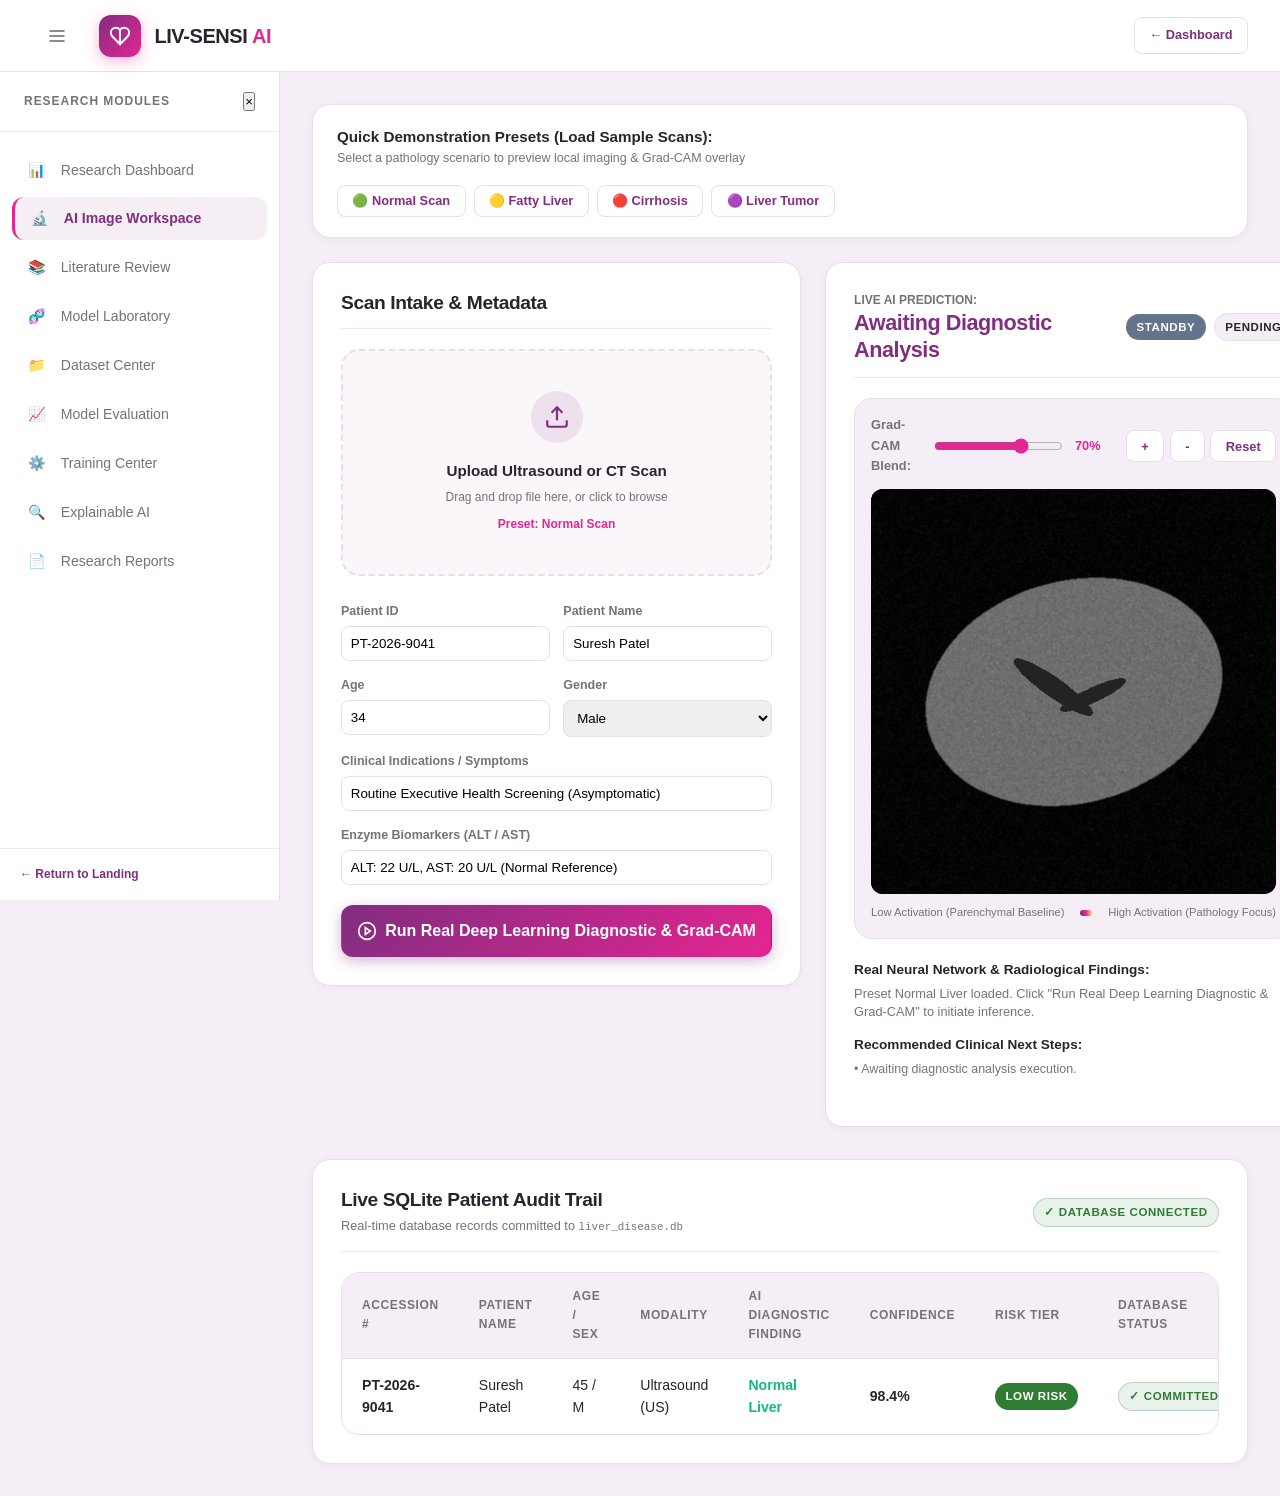
==== commit a0f87be1: "Add live SQLite database audit trail table on analysis page and link auto-saving" ====
--- a/pages/analysis.html
+++ b/pages/analysis.html
@@ -419,6 +419,60 @@
           </div>
         </div>
       </div>
+
+      <!-- Live Database Patient Audit Trail -->
+      <div class="card" style="margin-top: 2rem;">
+        <div class="card-header">
+          <div>
+            <h3 class="card-title">Live SQLite Patient Audit Trail</h3>
+            <span class="card-subtitle">Real-time database records committed to <code>liver_disease.db</code></span>
+          </div>
+          <span class="badge badge-verified" id="db-status-badge">&check; Database Connected</span>
+        </div>
+
+        <div id="db-saved-alert" class="hidden" style="background:#E8F5E9; border:1px solid #A5D6A7; color:#1B5E20; padding:0.65rem 0.85rem; border-radius:var(--radius-sm); font-size:0.8rem; font-weight:600; margin-bottom:1rem; display:none; align-items:center; gap:0.5rem;">
+          <svg width="18" height="18" viewBox="0 0 24 24" fill="none" stroke="currentColor" stroke-width="2.5"><polyline points="20 6 9 17 4 12"/></svg>
+          <span id="db-saved-alert-text">Scan analyzed &amp; saved to live SQLite database successfully!</span>
+        </div>
+
+        <div style="font-size:0.72rem; color:var(--color-primary); font-weight:600; margin-bottom:0.5rem; display:flex; align-items:center; gap:0.35rem;" class="mobile-only-inline">
+          <svg width="14" height="14" viewBox="0 0 24 24" fill="none" stroke="currentColor" stroke-width="2.5"><path d="M18 8L22 12L18 16"/><path d="M6 8L2 12L6 16"/><path d="M2 12H22"/></svg>
+          <span>Swipe horizontally to view full database audit log</span>
+        </div>
+
+        <div class="data-table-wrapper">
+          <table class="data-table">
+            <thead>
+              <tr>
+                <th>Accession #</th>
+                <th>Patient Name</th>
+                <th>Age / Sex</th>
+                <th>Modality</th>
+                <th>AI Diagnostic Finding</th>
+                <th>Confidence</th>
+                <th>Risk Tier</th>
+                <th>Database Status</th>
+                <th>Action</th>
+              </tr>
+            </thead>
+            <tbody id="real-history-table-body">
+              <tr>
+                <td><strong>PT-2026-9041</strong></td>
+                <td>Suresh Patel</td>
+                <td>45 / M</td>
+                <td>Ultrasound (US)</td>
+                <td><strong style="color:#10b981;">Normal Liver</strong></td>
+                <td><strong>98.4%</strong></td>
+                <td><span class="badge" style="background:#2E7D32; color:#fff;">Low Risk</span></td>
+                <td><span class="badge badge-verified">&check; Committed</span></td>
+                <td>
+                  <button type="button" class="btn btn-secondary btn-sm btn-quick-print" data-patient="Suresh Patel" data-id="PT-2026-9041" data-age="45" data-gender="Male" data-diag="Normal Liver" data-conf="98.4" data-risk="Low Risk" data-color="#2E7D32">Print PDF</button>
+                </td>
+              </tr>
+            </tbody>
+          </table>
+        </div>
+      </div>
     </main>
   </div>
 
--- a/assets/css/design-system.css
+++ b/assets/css/design-system.css
@@ -43,10 +43,10 @@
   --grad-surface: linear-gradient(180deg, #FFFFFF 0%, #F5EEF6 100%);
   --grad-card-glow: radial-gradient(circle at top left, rgba(229, 37, 145, 0.06), transparent 70%);
 
-  /* Typography */
-  --font-display: 'Outfit', -apple-system, BlinkMacSystemFont, 'Segoe UI', Roboto, sans-serif;
-  --font-body: 'Inter', -apple-system, BlinkMacSystemFont, 'Segoe UI', Roboto, sans-serif;
-  --font-mono: 'JetBrains Mono', 'SF Mono', Consolas, monospace;
+  /* Typography - Instant 0ms Native System Stack */
+  --font-display: -apple-system, BlinkMacSystemFont, "Segoe UI", Roboto, "Helvetica Neue", Arial, sans-serif;
+  --font-body: -apple-system, BlinkMacSystemFont, "Segoe UI", Roboto, "Helvetica Neue", Arial, sans-serif;
+  --font-mono: ui-monospace, "SF Mono", "JetBrains Mono", Menlo, Consolas, monospace;
 
   /* Shadows (Soft Charcoal with faint purple ambient) */
   --shadow-sm: 0 2px 8px rgba(41, 35, 45, 0.04);
--- a/assets/css/components.css
+++ b/assets/css/components.css
@@ -1408,9 +1408,15 @@
   }
 
   /* 4-column metric tiles become a clean 2x2 grid on tablets & mobile */
-  div[style*="grid-template-columns: repeat(4, 1fr)"] {
+  div[style*="grid-template-columns: repeat(4, 1fr)"]:not([style*="gap: 6px"]):not([style*="gap:6px"]) {
     grid-template-columns: repeat(2, 1fr) !important;
     gap: 0.75rem !important;
+    width: 100% !important;
+  }
+
+  /* Retain 4-column mathematical confusion matrix layout */
+  div[style*="gap: 6px"], div[style*="gap:6px"] {
+    grid-template-columns: repeat(4, 1fr) !important;
     width: 100% !important;
   }
 
@@ -1429,24 +1435,32 @@
   }
 
   /* Universal Responsive Table Container */
+  .card, 
   .data-table-wrapper, 
   .table-responsive,
   div[style*="overflow-x: auto"] {
     width: 100% !important;
     max-width: 100% !important;
+    min-width: 0 !important;
+    box-sizing: border-box !important;
+  }
+
+  .data-table-wrapper, 
+  .table-responsive,
+  div[style*="overflow-x: auto"] {
     overflow-x: auto !important;
     display: block !important;
     -webkit-overflow-scrolling: touch !important;
-    box-sizing: border-box !important;
   }
 
   .data-table {
-    min-width: 580px !important;
+    width: 100% !important;
+    min-width: 420px !important;
   }
 
   .data-table th, .data-table td {
-    padding: 0.65rem 0.75rem !important;
-    font-size: 0.78rem !important;
+    padding: 0.55rem 0.55rem !important;
+    font-size: 0.76rem !important;
     white-space: nowrap !important;
   }
 }
@@ -1470,7 +1484,7 @@
   }
 
   /* 4-column metric tiles on small phones */
-  div[style*="grid-template-columns: repeat(4, 1fr)"] {
+  div[style*="grid-template-columns: repeat(4, 1fr)"]:not([style*="gap: 6px"]):not([style*="gap:6px"]) {
     grid-template-columns: 1fr 1fr !important;
     gap: 0.5rem !important;
   }
